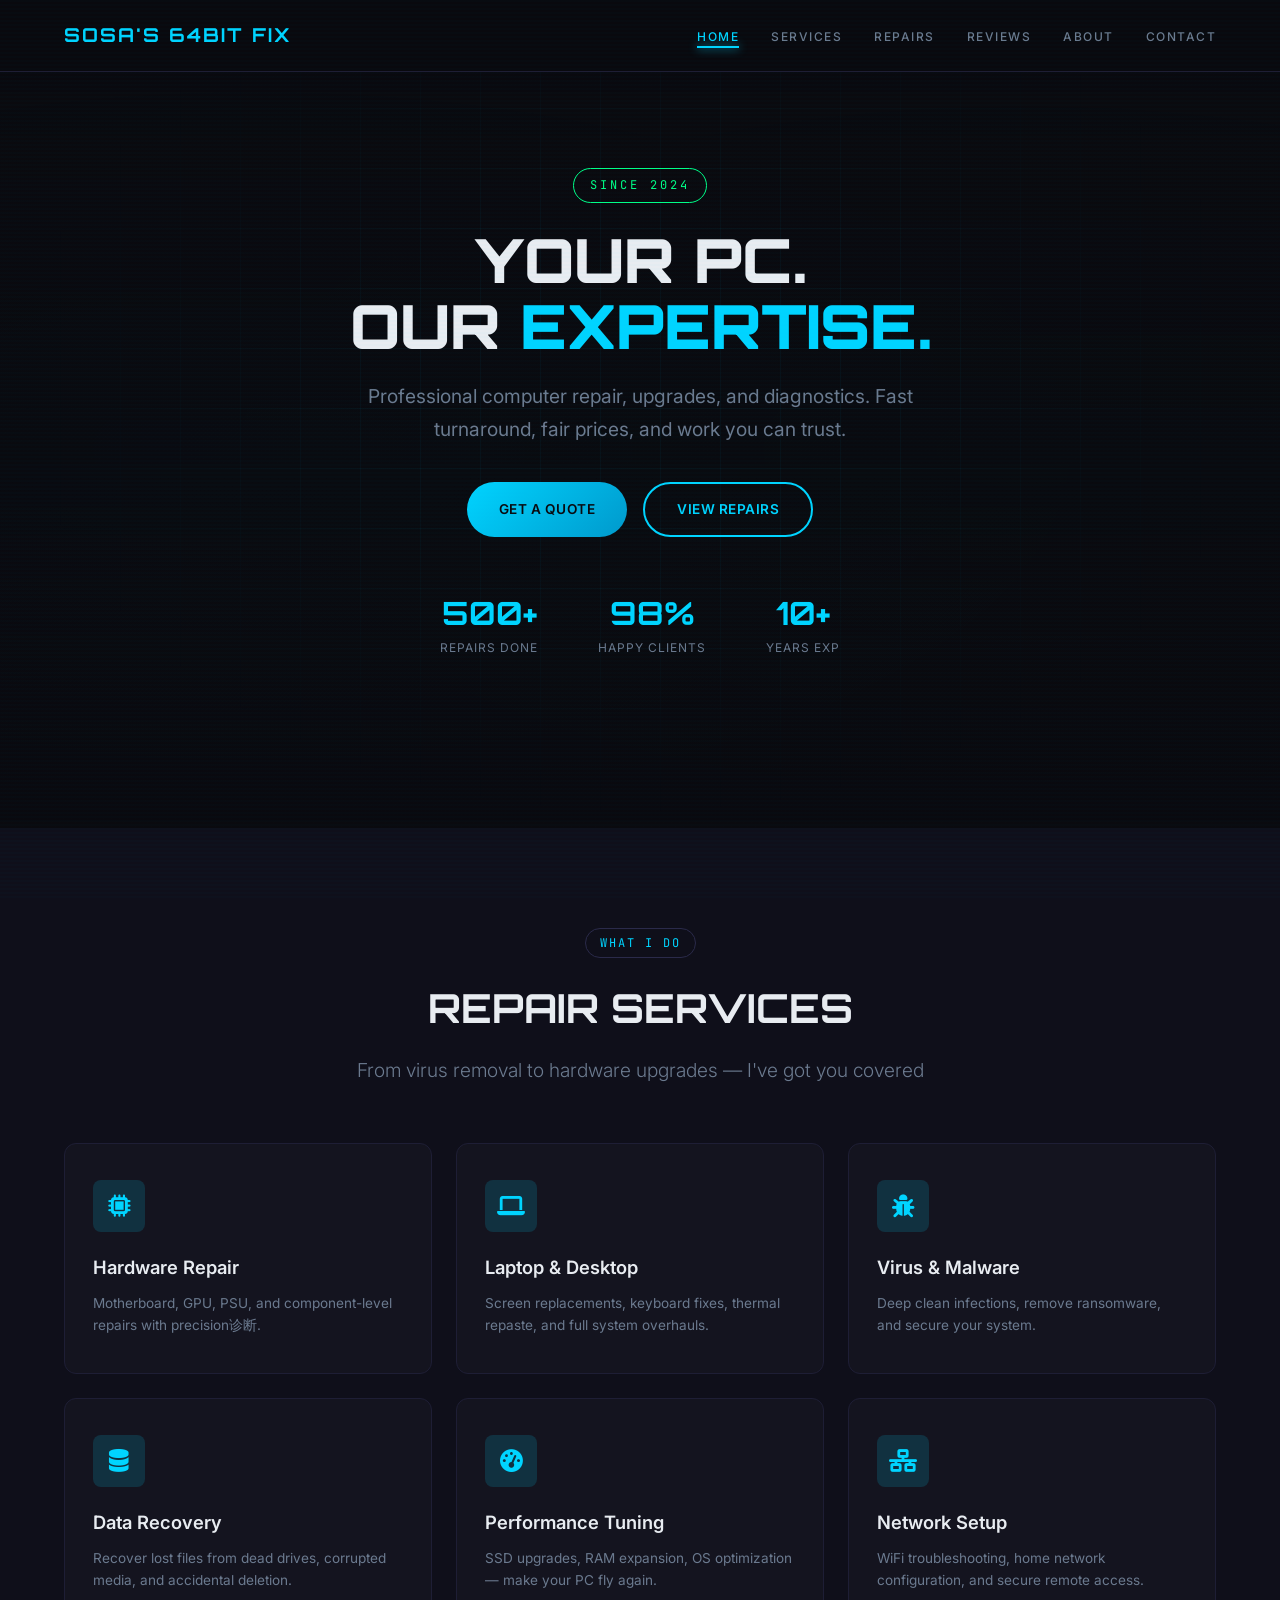
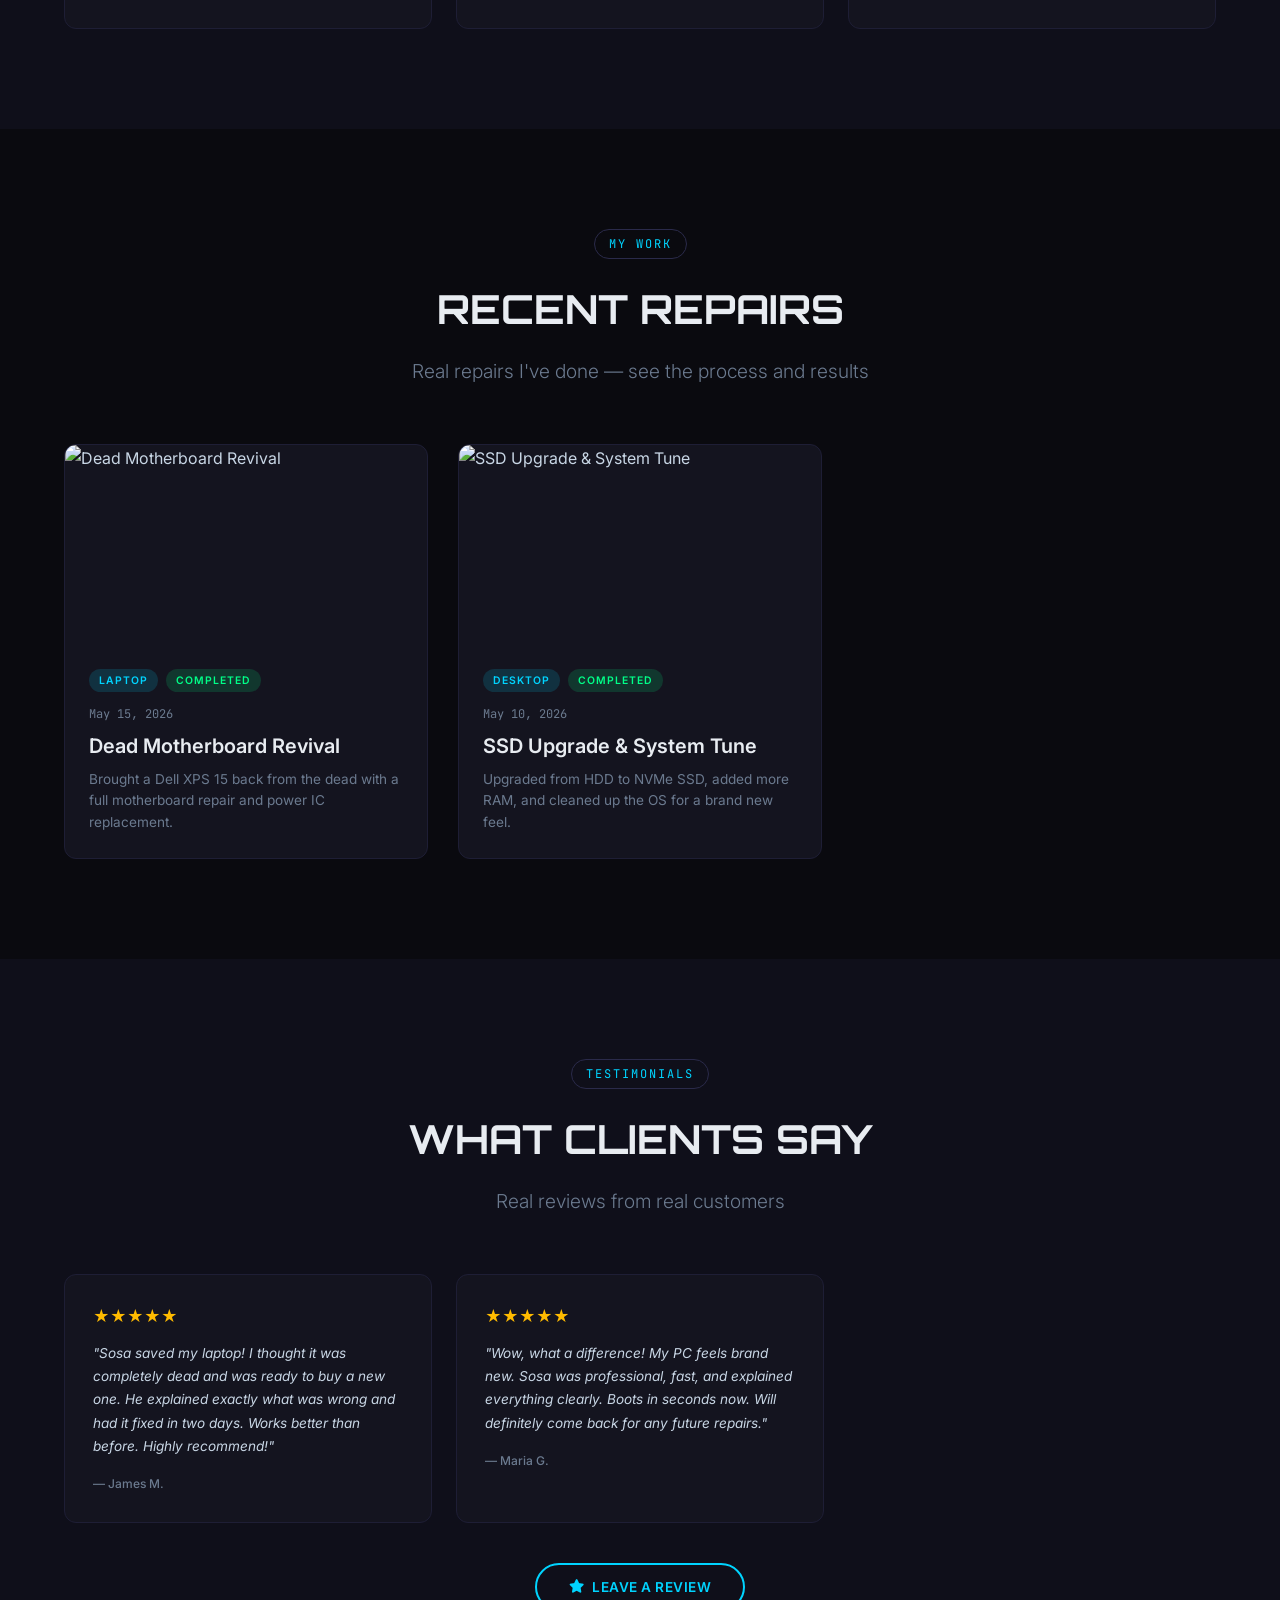
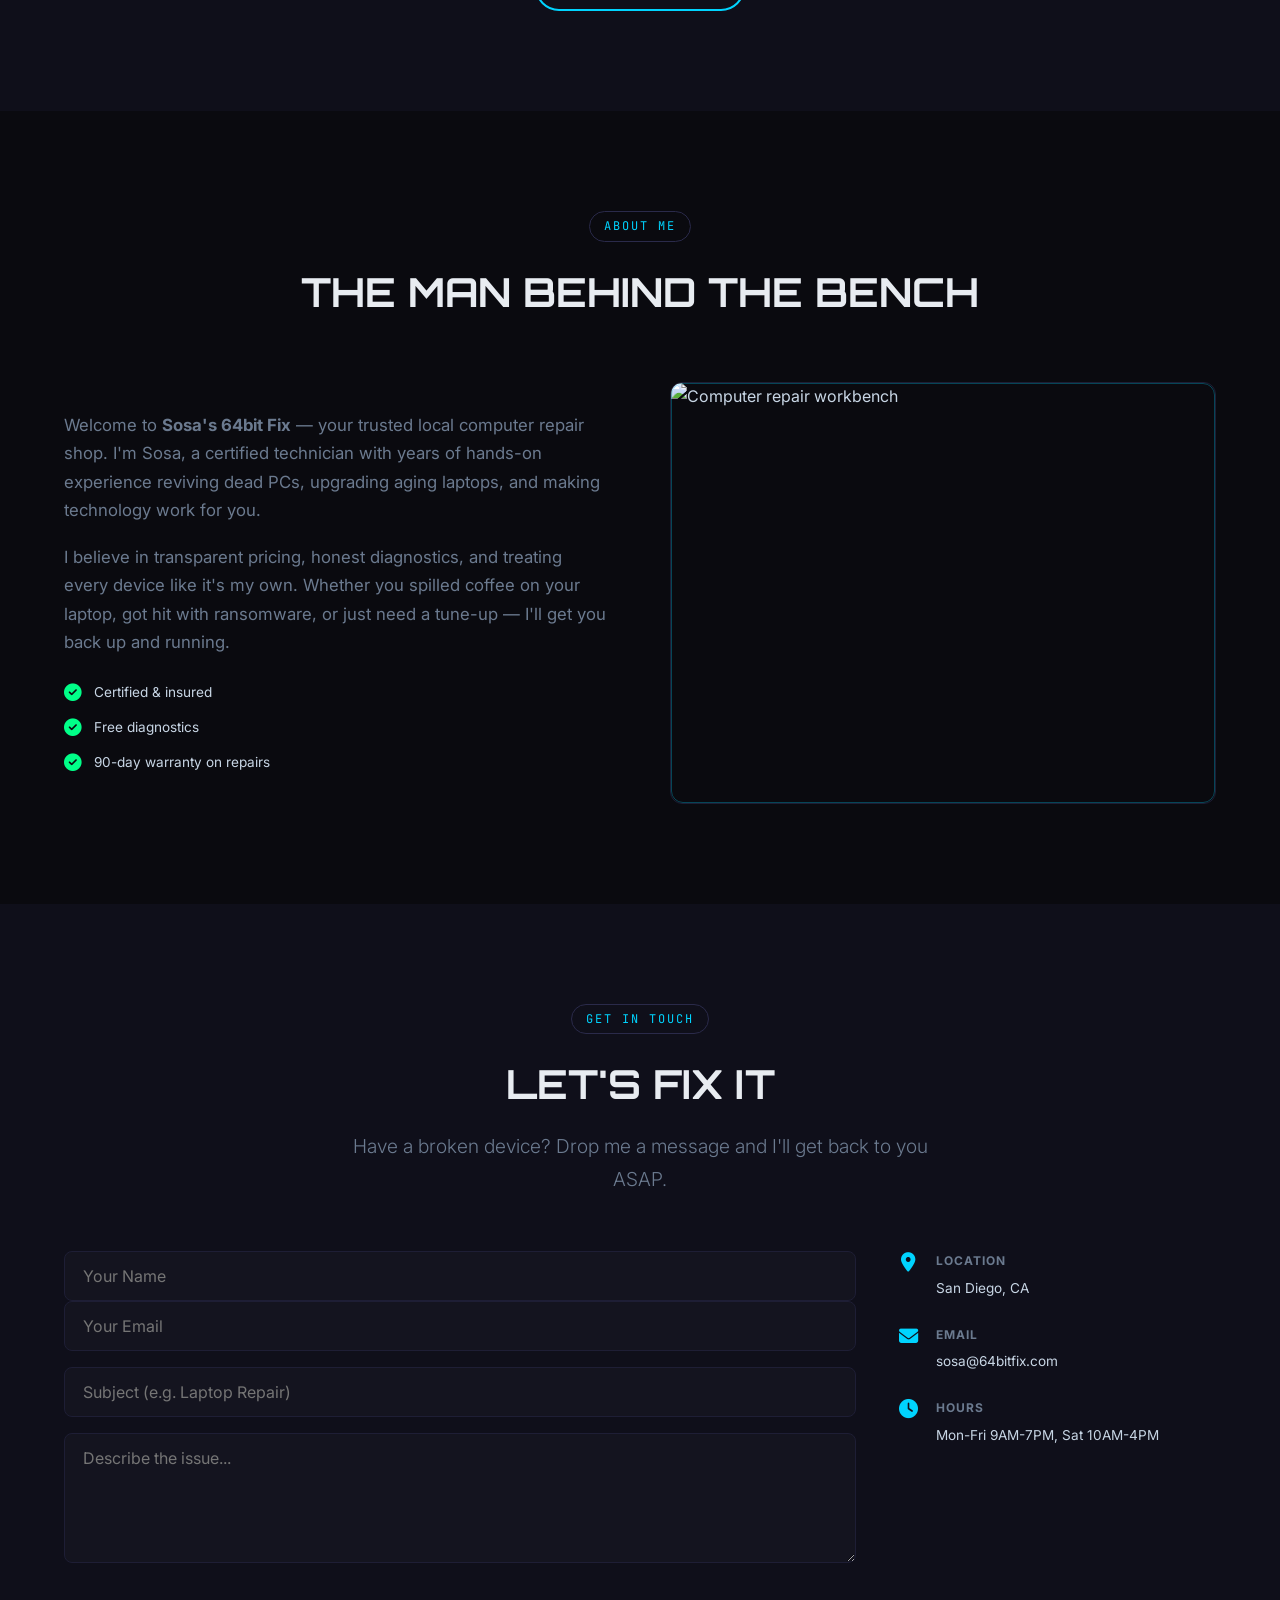
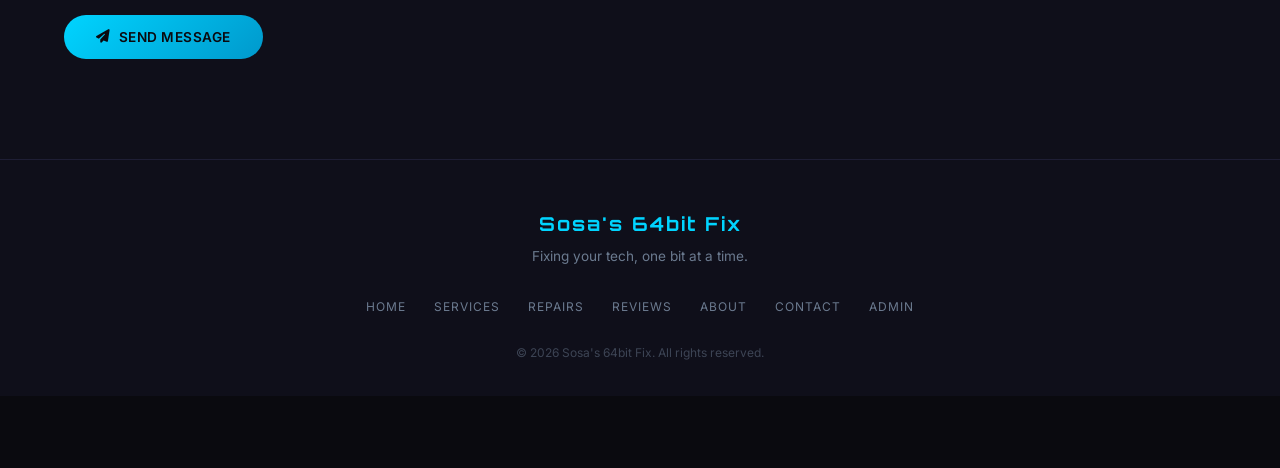
==== index.html @ dc269588 "Initial commit: Sosa's 64bit Fix - Modular computer repair website" ====
<!DOCTYPE html>
<html lang="en">
<head>
  <meta charset="UTF-8">
  <meta name="viewport" content="width=device-width, initial-scale=1.0">
  <title data-cfg="titleTag">Sosa's 64bit Fix — Computer Repair</title>
  <meta name="description" data-cfg="metaDescription" content="Expert computer repair services by Sosa's 64bit Fix. Fast, reliable, and affordable repairs for all your tech needs.">
  <link rel="preconnect" href="https://fonts.googleapis.com">
  <link rel="preconnect" href="https://fonts.gstatic.com" crossorigin>
  <link href="https://fonts.googleapis.com/css2?family=Orbitron:wght@400;600;700;900&family=Inter:wght@300;400;500;600;700&family=JetBrains+Mono:wght@400;500&display=swap" rel="stylesheet">
  <link rel="stylesheet" href="https://cdnjs.cloudflare.com/ajax/libs/font-awesome/6.5.0/css/all.min.css">
  <link rel="stylesheet" href="css/style.css">
</head>
<body>

  <div class="scanlines"></div>

  <header class="site-header" id="top">
    <div class="container header-inner">
      <a href="#" class="logo" data-cfg="siteName">Sosa's 64bit Fix</a>
      <nav class="main-nav" id="mainNav">
        <button class="nav-toggle" id="navToggle" aria-label="Menu" aria-expanded="false"><i class="fas fa-bars"></i></button>
        <ul class="nav-list">
          <li><a href="#home" class="nav-link active">Home</a></li>
          <li><a href="#services" class="nav-link">Services</a></li>
          <li><a href="#repairs" class="nav-link">Repairs</a></li>
          <li><a href="#reviews" class="nav-link">Reviews</a></li>
          <li><a href="#about" class="nav-link">About</a></li>
          <li><a href="#contact" class="nav-link">Contact</a></li>
        </ul>
      </nav>
    </div>
  </header>

  <main>

    <!-- ===== HERO ===== -->
    <section class="hero" id="home">
      <div class="hero-grid-bg"></div>
      <div class="container hero-content">
        <div class="hero-badge" data-cfg="hero.badge">SINCE 2024</div>
        <h1 data-cfg="hero.title">Your PC.<br>Our <span class="highlight">Expertise.</span></h1>
        <p data-cfg="hero.subtitle">Professional computer repair, upgrades, and diagnostics. Fast turnaround, fair prices, and work you can trust.</p>
        <div class="hero-actions">
          <a href="#contact" class="btn btn-primary">Get a Quote</a>
          <a href="#repairs" class="btn btn-outline">View Repairs</a>
        </div>
        <div class="hero-stats">
          <div class="stat">
            <span class="stat-number" data-cfg="hero.statRepairs">500+</span>
            <span class="stat-label">Repairs Done</span>
          </div>
          <div class="stat">
            <span class="stat-number" data-cfg="hero.statHappy">98%</span>
            <span class="stat-label">Happy Clients</span>
          </div>
          <div class="stat">
            <span class="stat-number" data-cfg="hero.statYears">10+</span>
            <span class="stat-label">Years Exp</span>
          </div>
        </div>
      </div>
    </section>

    <!-- ===== SERVICES ===== -->
    <section class="section services-section" id="services">
      <div class="container">
        <div class="section-header">
          <span class="section-tag">What I Do</span>
          <h2 class="section-title" data-cfg="services.title">Repair Services</h2>
          <p class="section-subtitle" data-cfg="services.subtitle">From virus removal to hardware upgrades — I've got you covered</p>
        </div>
        <div class="services-grid">
          <div class="service-card">
            <div class="service-icon"><i class="fas fa-microchip"></i></div>
            <h3>Hardware Repair</h3>
            <p>Motherboard, GPU, PSU, and component-level repairs with precision诊断.</p>
          </div>
          <div class="service-card">
            <div class="service-icon"><i class="fas fa-laptop"></i></div>
            <h3>Laptop & Desktop</h3>
            <p>Screen replacements, keyboard fixes, thermal repaste, and full system overhauls.</p>
          </div>
          <div class="service-card">
            <div class="service-icon"><i class="fas fa-bug"></i></div>
            <h3>Virus & Malware</h3>
            <p>Deep clean infections, remove ransomware, and secure your system.</p>
          </div>
          <div class="service-card">
            <div class="service-icon"><i class="fas fa-database"></i></div>
            <h3>Data Recovery</h3>
            <p>Recover lost files from dead drives, corrupted media, and accidental deletion.</p>
          </div>
          <div class="service-card">
            <div class="service-icon"><i class="fas fa-tachometer-alt"></i></div>
            <h3>Performance Tuning</h3>
            <p>SSD upgrades, RAM expansion, OS optimization — make your PC fly again.</p>
          </div>
          <div class="service-card">
            <div class="service-icon"><i class="fas fa-network-wired"></i></div>
            <h3>Network Setup</h3>
            <p>WiFi troubleshooting, home network configuration, and secure remote access.</p>
          </div>
        </div>
      </div>
    </section>

    <!-- ===== REPAIRS ===== -->
    <section class="section repairs-section" id="repairs">
      <div class="container">
        <div class="section-header">
          <span class="section-tag">My Work</span>
          <h2 class="section-title" data-cfg="repairs.title">Recent Repairs</h2>
          <p class="section-subtitle" data-cfg="repairs.subtitle">Real repairs I've done — see the process and results</p>
        </div>
        <div class="repairs-grid" id="repairsGrid">
        </div>
      </div>
    </section>

    <!-- ===== REVIEWS ===== -->
    <section class="section reviews-section" id="reviews">
      <div class="container">
        <div class="section-header">
          <span class="section-tag">Testimonials</span>
          <h2 class="section-title" data-cfg="reviews.title">What Clients Say</h2>
          <p class="section-subtitle" data-cfg="reviews.subtitle">Real reviews from real customers</p>
        </div>
        <div class="reviews-grid" id="reviewsGrid">
        </div>
        <div class="reviews-bottom">
          <button class="btn btn-outline" id="openReviewModalBtn"><i class="fas fa-star"></i> Leave a Review</button>
        </div>
      </div>
    </section>

    <!-- ===== ABOUT ===== -->
    <section class="section about-section" id="about">
      <div class="container">
        <div class="section-header">
          <span class="section-tag">About Me</span>
          <h2 class="section-title" data-cfg="about.title">The Man Behind The Bench</h2>
        </div>
        <div class="about-content">
          <div class="about-text">
            <p data-cfg="about.paragraph1">Welcome to <strong>Sosa's 64bit Fix</strong> — your trusted local computer repair shop. I'm Sosa, a certified technician with years of hands-on experience reviving dead PCs, upgrading aging laptops, and making technology work for you.</p>
            <p data-cfg="about.paragraph2">I believe in transparent pricing, honest diagnostics, and treating every device like it's my own. Whether you spilled coffee on your laptop, got hit with ransomware, or just need a tune-up — I'll get you back up and running.</p>
            <div class="about-details">
              <div class="about-detail">
                <i class="fas fa-check-circle"></i>
                <span data-cfg="about.detail1">Certified & insured</span>
              </div>
              <div class="about-detail">
                <i class="fas fa-check-circle"></i>
                <span data-cfg="about.detail2">Free diagnostics</span>
              </div>
              <div class="about-detail">
                <i class="fas fa-check-circle"></i>
                <span data-cfg="about.detail3">90-day warranty on repairs</span>
              </div>
            </div>
          </div>
          <div class="about-image">
            <div class="about-img-frame">
              <img data-cfg-src="about.image" src="https://images.unsplash.com/photo-1597872200969-2b65d56bd16b?w=600&q=80" alt="Computer repair workbench">
            </div>
          </div>
        </div>
      </div>
    </section>

    <!-- ===== CONTACT ===== -->
    <section class="section contact-section" id="contact">
      <div class="container">
        <div class="section-header">
          <span class="section-tag">Get In Touch</span>
          <h2 class="section-title" data-cfg="contact.title">Let's Fix It</h2>
          <p class="section-subtitle" data-cfg="contact.subtitle">Have a broken device? Drop me a message and I'll get back to you ASAP.</p>
        </div>
        <div class="contact-wrap">
          <form class="contact-form" id="contactForm">
            <div class="form-row">
              <input type="text" name="name" placeholder="Your Name" required>
              <input type="email" name="email" placeholder="Your Email" required>
            </div>
            <input type="text" name="subject" placeholder="Subject (e.g. Laptop Repair)">
            <textarea name="message" rows="5" placeholder="Describe the issue..." required></textarea>
            <p class="form-msg" id="contactMsg"></p>
            <button type="submit" class="btn btn-primary"><i class="fas fa-paper-plane"></i> Send Message</button>
          </form>
          <div class="contact-info">
            <div class="contact-item">
              <i class="fas fa-map-marker-alt"></i>
              <div>
                <strong>Location</strong>
                <span data-cfg="contact.address">San Diego, CA</span>
              </div>
            </div>
            <div class="contact-item">
              <i class="fas fa-envelope"></i>
              <div>
                <strong>Email</strong>
                <span data-cfg="contact.email">sosa@64bitfix.com</span>
              </div>
            </div>
            <div class="contact-item">
              <i class="fas fa-clock"></i>
              <div>
                <strong>Hours</strong>
                <span data-cfg="contact.hours">Mon-Fri 9AM-7PM, Sat 10AM-4PM</span>
              </div>
            </div>
          </div>
        </div>
      </div>
    </section>

  </main>

  <footer class="site-footer">
    <div class="container footer-inner">
      <div class="footer-brand">
        <span class="footer-logo" data-cfg="siteName">Sosa's 64bit Fix</span>
        <p class="footer-tagline" data-cfg="footer.tagline">Fixing your tech, one bit at a time.</p>
      </div>
      <ul class="footer-links">
        <li><a href="#home">Home</a></li>
        <li><a href="#services">Services</a></li>
        <li><a href="#repairs">Repairs</a></li>
        <li><a href="#reviews">Reviews</a></li>
        <li><a href="#about">About</a></li>
        <li><a href="#contact">Contact</a></li>
        <li><a href="admin.html">Admin</a></li>
      </ul>
      <p class="footer-copy">&copy; 2026 Sosa's 64bit Fix. All rights reserved.</p>
    </div>
  </footer>

  <!-- ===== REPAIR DETAIL MODAL ===== -->
  <div class="modal-overlay" id="repairModal">
    <div class="modal" id="repairModalContent"></div>
  </div>

  <!-- ===== REVIEW SUBMIT MODAL ===== -->
  <div class="modal-overlay" id="reviewModal">
    <div class="modal modal-sm">
      <div class="modal-header">
        <h3>Leave a Review</h3>
        <button class="modal-close-btn" id="reviewModalClose">&times;</button>
      </div>
      <div class="modal-body">
        <form id="reviewForm">
          <label>
            Your Name
            <input type="text" id="reviewName" required>
          </label>
          <label>
            Device Serial Number
            <div class="input-hint">Enter the serial number from the device I repaired for you</div>
            <input type="text" id="reviewSerial" required placeholder="e.g. SN-XXXX-XXXX">
          </label>
          <label>
            Rating
            <div class="star-input" id="starInput">
              <i class="far fa-star" data-star="1"></i>
              <i class="far fa-star" data-star="2"></i>
              <i class="far fa-star" data-star="3"></i>
              <i class="far fa-star" data-star="4"></i>
              <i class="far fa-star" data-star="5"></i>
            </div>
          </label>
          <label>
            Your Review
            <textarea id="reviewText" rows="4" required placeholder="Tell others about your experience..."></textarea>
          </label>
          <p class="form-msg" id="reviewMsg"></p>
          <button type="submit" class="btn btn-primary"><i class="fas fa-paper-plane"></i> Submit Review</button>
        </form>
      </div>
    </div>
  </div>

  <script src="js/main.js"></script>
</body>
</html>
---- css/style.css ----
*, *::before, *::after { box-sizing: border-box; margin: 0; padding: 0; }
html { scroll-behavior: smooth; }

:root {
  --clr-bg: #0a0a0f;
  --clr-bg-alt: #0f0f1a;
  --clr-surface: #14141f;
  --clr-surface-hover: #1c1c2e;
  --clr-border: #1e1e35;
  --clr-border-light: #2a2a4a;
  --clr-primary: #00d4ff;
  --clr-primary-dim: rgba(0, 212, 255, 0.15);
  --clr-primary-dark: #0099cc;
  --clr-accent: #00ff88;
  --clr-accent-dim: rgba(0, 255, 136, 0.15);
  --clr-warning: #ffbb00;
  --clr-danger: #ff3366;
  --clr-text: #c8d6e5;
  --clr-text-light: #6b7a8f;
  --clr-white: #e8ecf1;

  --ff-display: 'Orbitron', monospace, sans-serif;
  --ff-sans: 'Inter', -apple-system, sans-serif;
  --ff-mono: 'JetBrains Mono', monospace;

  --fs-hero: 3.8rem;
  --fs-title: 2.5rem;
  --fs-large: 1.2rem;
  --fs-base: 1rem;
  --fs-small: 0.85rem;
  --fs-tiny: 0.75rem;

  --shadow-sm: 0 2px 12px rgba(0, 212, 255, 0.08);
  --shadow-md: 0 8px 30px rgba(0, 212, 255, 0.12);
  --shadow-lg: 0 20px 60px rgba(0, 0, 0, 0.5);
  --radius: 12px;
  --radius-sm: 8px;
  --max-width: 1200px;
  --header-h: 72px;
}

body {
  font-family: var(--ff-sans);
  font-size: var(--fs-base);
  line-height: 1.7;
  color: var(--clr-text);
  background: var(--clr-bg);
  -webkit-font-smoothing: antialiased;
  overflow-x: hidden;
}

body::before {
  content: '';
  position: fixed;
  inset: 0;
  background:
    radial-gradient(ellipse at 20% 50%, rgba(0, 212, 255, 0.03) 0%, transparent 60%),
    radial-gradient(ellipse at 80% 50%, rgba(0, 255, 136, 0.02) 0%, transparent 60%);
  pointer-events: none;
  z-index: 0;
}

.scanlines {
  position: fixed;
  inset: 0;
  background: repeating-linear-gradient(
    0deg,
    transparent,
    transparent 2px,
    rgba(0, 212, 255, 0.015) 2px,
    rgba(0, 212, 255, 0.015) 4px
  );
  pointer-events: none;
  z-index: 9999;
}

img { max-width: 100%; display: block; }
a { color: var(--clr-primary); text-decoration: none; transition: all 0.2s; }
a:hover { color: var(--clr-accent); }
ul { list-style: none; }
.container { max-width: var(--max-width); margin: 0 auto; padding: 0 24px; position: relative; z-index: 1; }

::selection { background: var(--clr-primary-dim); color: var(--clr-primary); }

.highlight { color: var(--clr-primary); }

.btn {
  display: inline-flex;
  align-items: center;
  gap: 8px;
  font-family: var(--ff-sans);
  font-weight: 600;
  font-size: var(--fs-small);
  padding: 14px 32px;
  border-radius: 50px;
  border: none;
  cursor: pointer;
  transition: all 0.25s;
  letter-spacing: 0.5px;
  text-transform: uppercase;
}
.btn-primary {
  background: linear-gradient(135deg, var(--clr-primary), var(--clr-primary-dark));
  color: var(--clr-bg);
}
.btn-primary:hover {
  transform: translateY(-2px);
  box-shadow: 0 6px 25px rgba(0, 212, 255, 0.35);
  color: var(--clr-bg);
}
.btn-outline {
  background: transparent;
  color: var(--clr-primary);
  border: 2px solid var(--clr-primary);
}
.btn-outline:hover {
  background: var(--clr-primary);
  color: var(--clr-bg);
  transform: translateY(-2px);
}

/* ===== HEADER ===== */
.site-header {
  position: fixed;
  top: 0; left: 0; right: 0;
  height: var(--header-h);
  background: rgba(10, 10, 15, 0.92);
  backdrop-filter: blur(16px);
  -webkit-backdrop-filter: blur(16px);
  border-bottom: 1px solid var(--clr-border);
  z-index: 1000;
}
.header-inner {
  display: flex;
  align-items: center;
  justify-content: space-between;
  height: 100%;
}
.logo {
  font-family: var(--ff-display);
  font-size: 1.2rem;
  font-weight: 700;
  color: var(--clr-primary);
  letter-spacing: 2px;
  text-transform: uppercase;
}
.logo:hover { color: var(--clr-primary); text-shadow: 0 0 20px rgba(0, 212, 255, 0.4); }

.nav-list { display: flex; gap: 32px; align-items: center; }
.nav-link {
  font-size: var(--fs-tiny);
  font-weight: 500;
  color: var(--clr-text-light);
  text-transform: uppercase;
  letter-spacing: 1.5px;
  position: relative;
  padding-bottom: 4px;
}
.nav-link::after {
  content: '';
  position: absolute;
  bottom: 0; left: 0;
  width: 0;
  height: 2px;
  background: var(--clr-primary);
  box-shadow: 0 0 10px var(--clr-primary);
  transition: width 0.3s;
}
.nav-link:hover::after,
.nav-link.active::after { width: 100%; }
.nav-link.active { color: var(--clr-primary); }

.nav-toggle {
  display: none;
  background: none;
  border: none;
  font-size: 1.4rem;
  color: var(--clr-text);
  cursor: pointer;
  padding: 4px;
}

/* ===== HERO ===== */
.hero {
  min-height: 100vh;
  display: flex;
  align-items: center;
  position: relative;
  background:
    linear-gradient(180deg, rgba(10,10,15,0.95) 0%, rgba(10,10,15,0.70) 100%);
  margin-top: calc(-1 * var(--header-h));
  padding-top: var(--header-h);
  overflow: hidden;
}
.hero-grid-bg {
  position: absolute;
  inset: 0;
  background-image:
    linear-gradient(rgba(0, 212, 255, 0.04) 1px, transparent 1px),
    linear-gradient(90deg, rgba(0, 212, 255, 0.04) 1px, transparent 1px);
  background-size: 60px 60px;
  mask-image: radial-gradient(ellipse at center, black 30%, transparent 70%);
  -webkit-mask-image: radial-gradient(ellipse at center, black 30%, transparent 70%);
}
.hero-content { position: relative; z-index: 1; padding: 80px 24px; text-align: center; }
.hero-badge {
  display: inline-block;
  font-family: var(--ff-mono);
  font-size: var(--fs-tiny);
  color: var(--clr-accent);
  border: 1px solid var(--clr-accent);
  padding: 6px 16px;
  border-radius: 50px;
  margin-bottom: 24px;
  letter-spacing: 3px;
}
.hero h1 {
  font-family: var(--ff-display);
  font-size: var(--fs-hero);
  font-weight: 900;
  color: var(--clr-white);
  line-height: 1.1;
  margin-bottom: 20px;
  text-transform: uppercase;
}
.hero p {
  font-size: var(--fs-large);
  color: var(--clr-text-light);
  max-width: 600px;
  margin: 0 auto 36px;
  font-weight: 400;
}
.hero-actions {
  display: flex;
  gap: 16px;
  justify-content: center;
  flex-wrap: wrap;
  margin-bottom: 60px;
}
.hero-stats {
  display: flex;
  justify-content: center;
  gap: 60px;
}
.stat {
  text-align: center;
}
.stat-number {
  display: block;
  font-family: var(--ff-display);
  font-size: 2rem;
  font-weight: 700;
  color: var(--clr-primary);
  line-height: 1;
  margin-bottom: 4px;
}
.stat-label {
  font-size: var(--fs-tiny);
  color: var(--clr-text-light);
  text-transform: uppercase;
  letter-spacing: 1px;
}

/* ===== SECTION COMMON ===== */
.section { padding: 100px 0; position: relative; }
.section-header {
  text-align: center;
  margin-bottom: 56px;
}
.section-tag {
  display: inline-block;
  font-family: var(--ff-mono);
  font-size: var(--fs-tiny);
  color: var(--clr-primary);
  border: 1px solid var(--clr-border-light);
  padding: 4px 14px;
  border-radius: 50px;
  margin-bottom: 16px;
  letter-spacing: 2px;
  text-transform: uppercase;
}
.section-title {
  font-family: var(--ff-display);
  font-size: var(--fs-title);
  font-weight: 700;
  color: var(--clr-white);
  margin-bottom: 12px;
  text-transform: uppercase;
}
.section-subtitle {
  color: var(--clr-text-light);
  font-size: var(--fs-large);
  font-weight: 300;
  max-width: 600px;
  margin: 0 auto;
}

/* ===== SERVICES ===== */
.services-section { background: var(--clr-bg-alt); }
.services-grid {
  display: grid;
  grid-template-columns: repeat(auto-fill, minmax(320px, 1fr));
  gap: 24px;
}
.service-card {
  background: var(--clr-surface);
  border: 1px solid var(--clr-border);
  border-radius: var(--radius);
  padding: 36px 28px;
  transition: all 0.3s;
  position: relative;
  overflow: hidden;
}
.service-card::before {
  content: '';
  position: absolute;
  top: 0; left: 0;
  width: 100%;
  height: 3px;
  background: linear-gradient(90deg, var(--clr-primary), var(--clr-accent));
  opacity: 0;
  transition: opacity 0.3s;
}
.service-card:hover {
  border-color: var(--clr-border-light);
  transform: translateY(-4px);
  box-shadow: var(--shadow-md);
}
.service-card:hover::before { opacity: 1; }
.service-icon {
  width: 52px;
  height: 52px;
  display: flex;
  align-items: center;
  justify-content: center;
  font-size: 1.4rem;
  color: var(--clr-primary);
  background: var(--clr-primary-dim);
  border-radius: var(--radius-sm);
  margin-bottom: 20px;
}
.service-card h3 {
  font-family: var(--ff-sans);
  font-size: 1.15rem;
  font-weight: 600;
  color: var(--clr-white);
  margin-bottom: 10px;
}
.service-card p {
  font-size: var(--fs-small);
  color: var(--clr-text-light);
  line-height: 1.6;
}

/* ===== REPAIRS ===== */
.repairs-section { background: var(--clr-bg); }
.repairs-grid {
  display: grid;
  grid-template-columns: repeat(auto-fill, minmax(360px, 1fr));
  gap: 30px;
}
.repair-card {
  background: var(--clr-surface);
  border: 1px solid var(--clr-border);
  border-radius: var(--radius);
  overflow: hidden;
  transition: all 0.3s;
  cursor: pointer;
}
.repair-card:hover {
  border-color: var(--clr-primary);
  box-shadow: var(--shadow-md);
  transform: translateY(-4px);
}
.repair-card-image {
  width: 100%;
  height: 200px;
  object-fit: cover;
}
.repair-card-body { padding: 24px; }
.repair-card-tags { display: flex; gap: 8px; flex-wrap: wrap; margin-bottom: 12px; }
.repair-card-tag {
  font-size: 0.65rem;
  font-weight: 600;
  text-transform: uppercase;
  letter-spacing: 1px;
  color: var(--clr-accent);
  background: var(--clr-accent-dim);
  padding: 3px 10px;
  border-radius: 50px;
}
.repair-card-tag.type {
  color: var(--clr-primary);
  background: var(--clr-primary-dim);
}
.repair-card-date {
  font-family: var(--ff-mono);
  font-size: var(--fs-tiny);
  color: var(--clr-text-light);
  margin-bottom: 8px;
}
.repair-card-title {
  font-family: var(--ff-sans);
  font-size: 1.25rem;
  font-weight: 600;
  color: var(--clr-white);
  margin-bottom: 10px;
  line-height: 1.3;
}
.repair-card-excerpt {
  font-size: var(--fs-small);
  color: var(--clr-text-light);
  line-height: 1.6;
}

/* ===== REPAIR MODAL ===== */
.modal-overlay {
  position: fixed;
  inset: 0;
  background: rgba(0,0,0,0.7);
  backdrop-filter: blur(8px);
  z-index: 2000;
  display: none;
  align-items: center;
  justify-content: center;
  padding: 24px;
  overflow-y: auto;
}
.modal-overlay.open { display: flex; }
.modal {
  background: var(--clr-surface);
  border: 1px solid var(--clr-border);
  border-radius: var(--radius);
  max-width: 760px;
  width: 100%;
  max-height: 90vh;
  overflow-y: auto;
  box-shadow: var(--shadow-lg);
  animation: modalFade 0.3s ease;
}
.modal-sm { max-width: 500px; }
@keyframes modalFade {
  from { opacity: 0; transform: translateY(30px) scale(0.96); }
  to { opacity: 1; transform: translateY(0) scale(1); }
}
.modal-image {
  width: 100%;
  height: 340px;
  object-fit: cover;
}
.modal-body { padding: 36px; }
.modal-header {
  display: flex;
  justify-content: space-between;
  align-items: center;
  padding: 20px 24px;
  border-bottom: 1px solid var(--clr-border);
}
.modal-header h3 {
  font-family: var(--ff-sans);
  font-size: 1.2rem;
  font-weight: 600;
  color: var(--clr-white);
}
.modal-close-btn {
  background: none;
  border: none;
  font-size: 1.5rem;
  color: var(--clr-text-light);
  cursor: pointer;
  padding: 0 4px;
  line-height: 1;
  transition: color 0.2s;
}
.modal-close-btn:hover { color: var(--clr-white); }

.repair-modal-tags { display: flex; gap: 10px; flex-wrap: wrap; margin-bottom: 16px; }
.repair-modal-date {
  font-family: var(--ff-mono);
  font-size: var(--fs-small);
  color: var(--clr-text-light);
  margin-bottom: 20px;
}
.repair-modal-title {
  font-family: var(--ff-display);
  font-size: 1.6rem;
  font-weight: 700;
  color: var(--clr-white);
  margin-bottom: 24px;
  line-height: 1.2;
}
.repair-modal-section {
  margin-bottom: 24px;
}
.repair-modal-section h4 {
  font-family: var(--ff-sans);
  font-size: 0.85rem;
  font-weight: 600;
  color: var(--clr-primary);
  text-transform: uppercase;
  letter-spacing: 1px;
  margin-bottom: 10px;
}
.repair-modal-section p,
.repair-modal-section ul {
  font-size: var(--fs-small);
  color: var(--clr-text-light);
  line-height: 1.7;
}
.repair-modal-section ul { padding-left: 20px; }
.repair-modal-section ul li { margin-bottom: 6px; }
.repair-modal-section ul li::marker { color: var(--clr-accent); }

.repair-review-box {
  background: var(--clr-bg);
  border: 1px solid var(--clr-border);
  border-radius: var(--radius-sm);
  padding: 20px;
  margin-top: 20px;
}
.repair-review-box h4 {
  font-family: var(--ff-sans);
  font-size: 0.85rem;
  font-weight: 600;
  color: var(--clr-accent);
  text-transform: uppercase;
  letter-spacing: 1px;
  margin-bottom: 8px;
}
.repair-review-box .review-stars {
  color: var(--clr-warning);
  margin-bottom: 8px;
  font-size: 0.9rem;
}
.repair-review-box .review-text {
  font-size: var(--fs-small);
  color: var(--clr-text);
  font-style: italic;
  line-height: 1.6;
}
.repair-review-box .review-author {
  font-size: var(--fs-tiny);
  color: var(--clr-text-light);
  margin-top: 8px;
}
.modal-close-bottom {
  display: inline-block;
  margin-top: 24px;
  background: none;
  border: 1px solid var(--clr-border);
  padding: 10px 28px;
  border-radius: 50px;
  font-family: var(--ff-sans);
  font-weight: 500;
  font-size: var(--fs-small);
  cursor: pointer;
  transition: all 0.2s;
  color: var(--clr-text-light);
}
.modal-close-bottom:hover {
  border-color: var(--clr-primary);
  color: var(--clr-primary);
}

/* ===== REVIEWS SECTION ===== */
.reviews-section { background: var(--clr-bg-alt); }
.reviews-grid {
  display: grid;
  grid-template-columns: repeat(auto-fill, minmax(340px, 1fr));
  gap: 24px;
}
.review-card {
  background: var(--clr-surface);
  border: 1px solid var(--clr-border);
  border-radius: var(--radius);
  padding: 28px;
  transition: all 0.3s;
}
.review-card:hover {
  border-color: var(--clr-border-light);
  box-shadow: var(--shadow-sm);
}
.review-card-stars {
  color: var(--clr-warning);
  margin-bottom: 12px;
  font-size: 1rem;
}
.review-card-text {
  font-size: var(--fs-small);
  color: var(--clr-text);
  line-height: 1.7;
  margin-bottom: 16px;
  font-style: italic;
}
.review-card-author {
  font-size: var(--fs-tiny);
  color: var(--clr-text-light);
  font-style: normal;
  font-weight: 500;
}
.review-card-author::before { content: '— '; }
.reviews-bottom {
  text-align: center;
  margin-top: 40px;
}

/* ===== REVIEW FORM STARS ===== */
.star-input {
  display: flex;
  gap: 6px;
  font-size: 1.6rem;
  color: var(--clr-border-light);
  cursor: pointer;
  margin-top: 6px;
}
.star-input i.active {
  color: var(--clr-warning);
}
.star-input i.hover {
  color: var(--clr-warning);
  opacity: 0.6;
}

/* ===== ABOUT ===== */
.about-content {
  display: grid;
  grid-template-columns: 1fr 1fr;
  gap: 60px;
  align-items: center;
}
.about-text p {
  font-size: 1.05rem;
  color: var(--clr-text-light);
  margin-bottom: 18px;
}
.about-details {
  margin-top: 24px;
  display: flex;
  flex-direction: column;
  gap: 12px;
}
.about-detail {
  display: flex;
  align-items: center;
  gap: 12px;
  font-size: var(--fs-small);
  color: var(--clr-text);
}
.about-detail i {
  color: var(--clr-accent);
  font-size: 1.1rem;
}
.about-img-frame {
  border: 1px solid var(--clr-border);
  border-radius: var(--radius);
  overflow: hidden;
  position: relative;
}
.about-img-frame::after {
  content: '';
  position: absolute;
  inset: 0;
  border: 1px solid var(--clr-primary);
  border-radius: var(--radius);
  opacity: 0.3;
  pointer-events: none;
}
.about-img-frame img {
  width: 100%;
  height: 420px;
  object-fit: cover;
}

/* ===== CONTACT ===== */
.contact-section { background: var(--clr-bg-alt); }
.contact-wrap {
  display: grid;
  grid-template-columns: 1fr 320px;
  gap: 40px;
  align-items: start;
}
.contact-form {
  display: flex;
  flex-direction: column;
  gap: 16px;
}
.contact-form input,
.contact-form textarea {
  width: 100%;
  padding: 14px 18px;
  border: 1px solid var(--clr-border);
  border-radius: var(--radius-sm);
  font-family: var(--ff-sans);
  font-size: var(--fs-base);
  color: var(--clr-text);
  background: var(--clr-surface);
  transition: border-color 0.2s;
}
.contact-form input:focus,
.contact-form textarea:focus {
  outline: none;
  border-color: var(--clr-primary);
  box-shadow: 0 0 0 3px var(--clr-primary-dim);
}
.contact-form textarea { resize: vertical; }
.contact-form .btn { align-self: flex-start; }
.contact-form .form-msg {
  font-size: var(--fs-small);
  min-height: 20px;
  color: var(--clr-accent);
}
.contact-form .form-msg.error { color: var(--clr-danger); }

.contact-info {
  display: flex;
  flex-direction: column;
  gap: 24px;
}
.contact-item {
  display: flex;
  gap: 16px;
  align-items: flex-start;
}
.contact-item i {
  font-size: 1.2rem;
  color: var(--clr-primary);
  margin-top: 2px;
  width: 24px;
  text-align: center;
}
.contact-item strong {
  display: block;
  font-size: var(--fs-tiny);
  color: var(--clr-text-light);
  text-transform: uppercase;
  letter-spacing: 1px;
  margin-bottom: 2px;
}
.contact-item span {
  font-size: var(--fs-small);
  color: var(--clr-text);
}

/* ===== FOOTER ===== */
.site-footer {
  background: var(--clr-bg-alt);
  border-top: 1px solid var(--clr-border);
  padding: 48px 0 32px;
}
.footer-inner {
  display: flex;
  flex-direction: column;
  align-items: center;
  gap: 24px;
  text-align: center;
}
.footer-logo {
  font-family: var(--ff-display);
  font-size: 1.2rem;
  font-weight: 700;
  color: var(--clr-primary);
  letter-spacing: 2px;
}
.footer-tagline { font-size: var(--fs-small); color: var(--clr-text-light); margin-top: 4px; }
.footer-links { display: flex; gap: 28px; flex-wrap: wrap; justify-content: center; }
.footer-links a {
  color: var(--clr-text-light);
  font-size: var(--fs-tiny);
  text-transform: uppercase;
  letter-spacing: 1px;
}
.footer-links a:hover { color: var(--clr-primary); }
.footer-copy {
  font-size: var(--fs-tiny);
  color: var(--clr-text-light);
  opacity: 0.5;
}

/* ===== FORM HELPERS ===== */
.input-hint {
  font-size: var(--fs-tiny);
  color: var(--clr-text-light);
  margin-bottom: 4px;
}

/* ===== RESPONSIVE ===== */
@media (max-width: 1024px) {
  :root {
    --fs-hero: 2.8rem;
    --fs-title: 2rem;
  }
  .about-content { grid-template-columns: 1fr; gap: 36px; }
  .about-img-frame img { height: 300px; }
}

@media (max-width: 768px) {
  .nav-toggle {
    display: block;
    z-index: 1001;
  }
  .nav-list {
    display: flex;
    flex-direction: column;
    gap: 24px;
    position: fixed;
    top: 0; right: -100%;
    width: 260px;
    height: 100vh;
    background: var(--clr-surface);
    padding: 100px 32px 40px;
    box-shadow: -8px 0 30px rgba(0,0,0,0.4);
    transition: right 0.35s ease;
    z-index: 999;
    border-left: 1px solid var(--clr-border);
  }
  .nav-list.open { right: 0; }
  .hero-stats { gap: 30px; }
  .stat-number { font-size: 1.5rem; }
  .contact-wrap { grid-template-columns: 1fr; }
  .repairs-grid { grid-template-columns: 1fr; }
  .reviews-grid { grid-template-columns: 1fr; }
  .services-grid { grid-template-columns: 1fr; }
  .modal-body { padding: 24px; }
  .modal-image { height: 200px; }
}

@media (max-width: 480px) {
  :root {
    --fs-hero: 1.8rem;
    --fs-title: 1.4rem;
  }
  .hero h1 { font-size: var(--fs-hero); }
  .hero-stats { flex-direction: column; gap: 16px; }
  .section { padding: 60px 0; }
}

body { opacity: 0; transition: opacity 0.4s ease; }
body.config-ready { opacity: 1; }
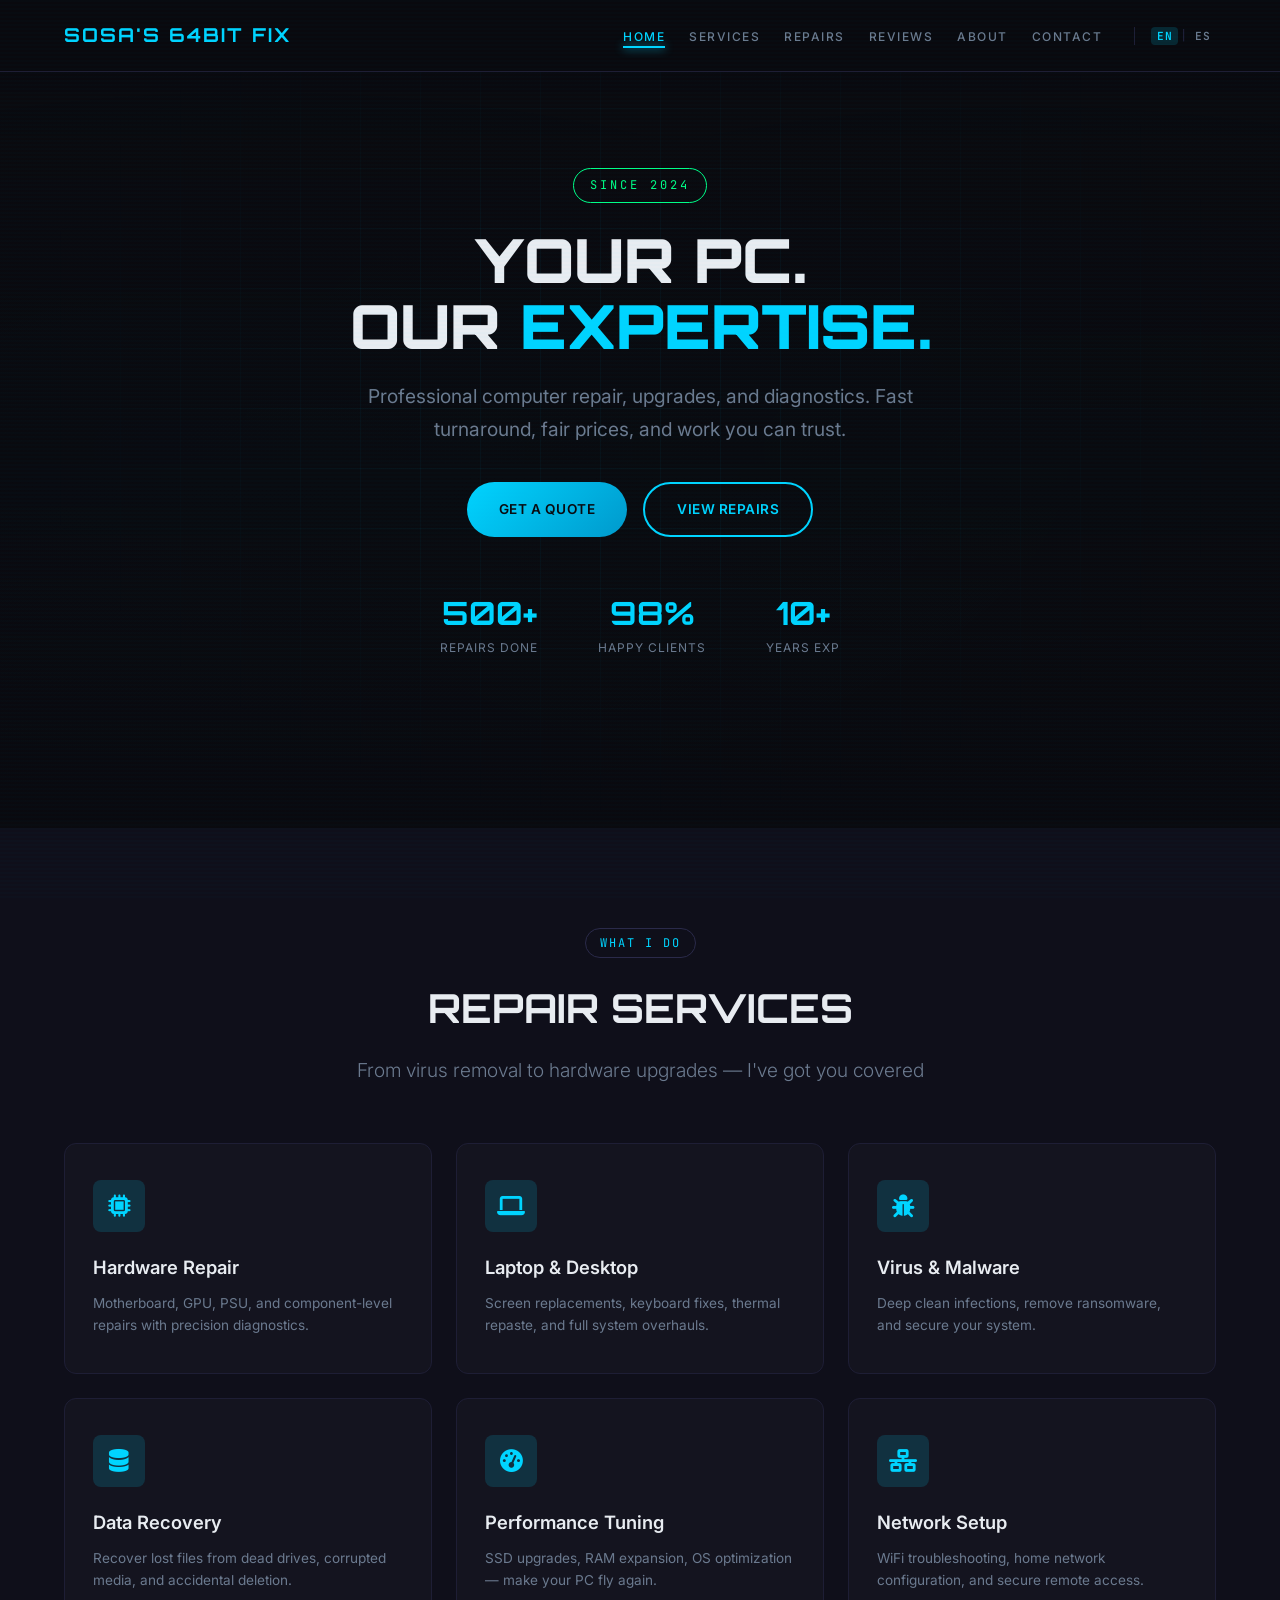
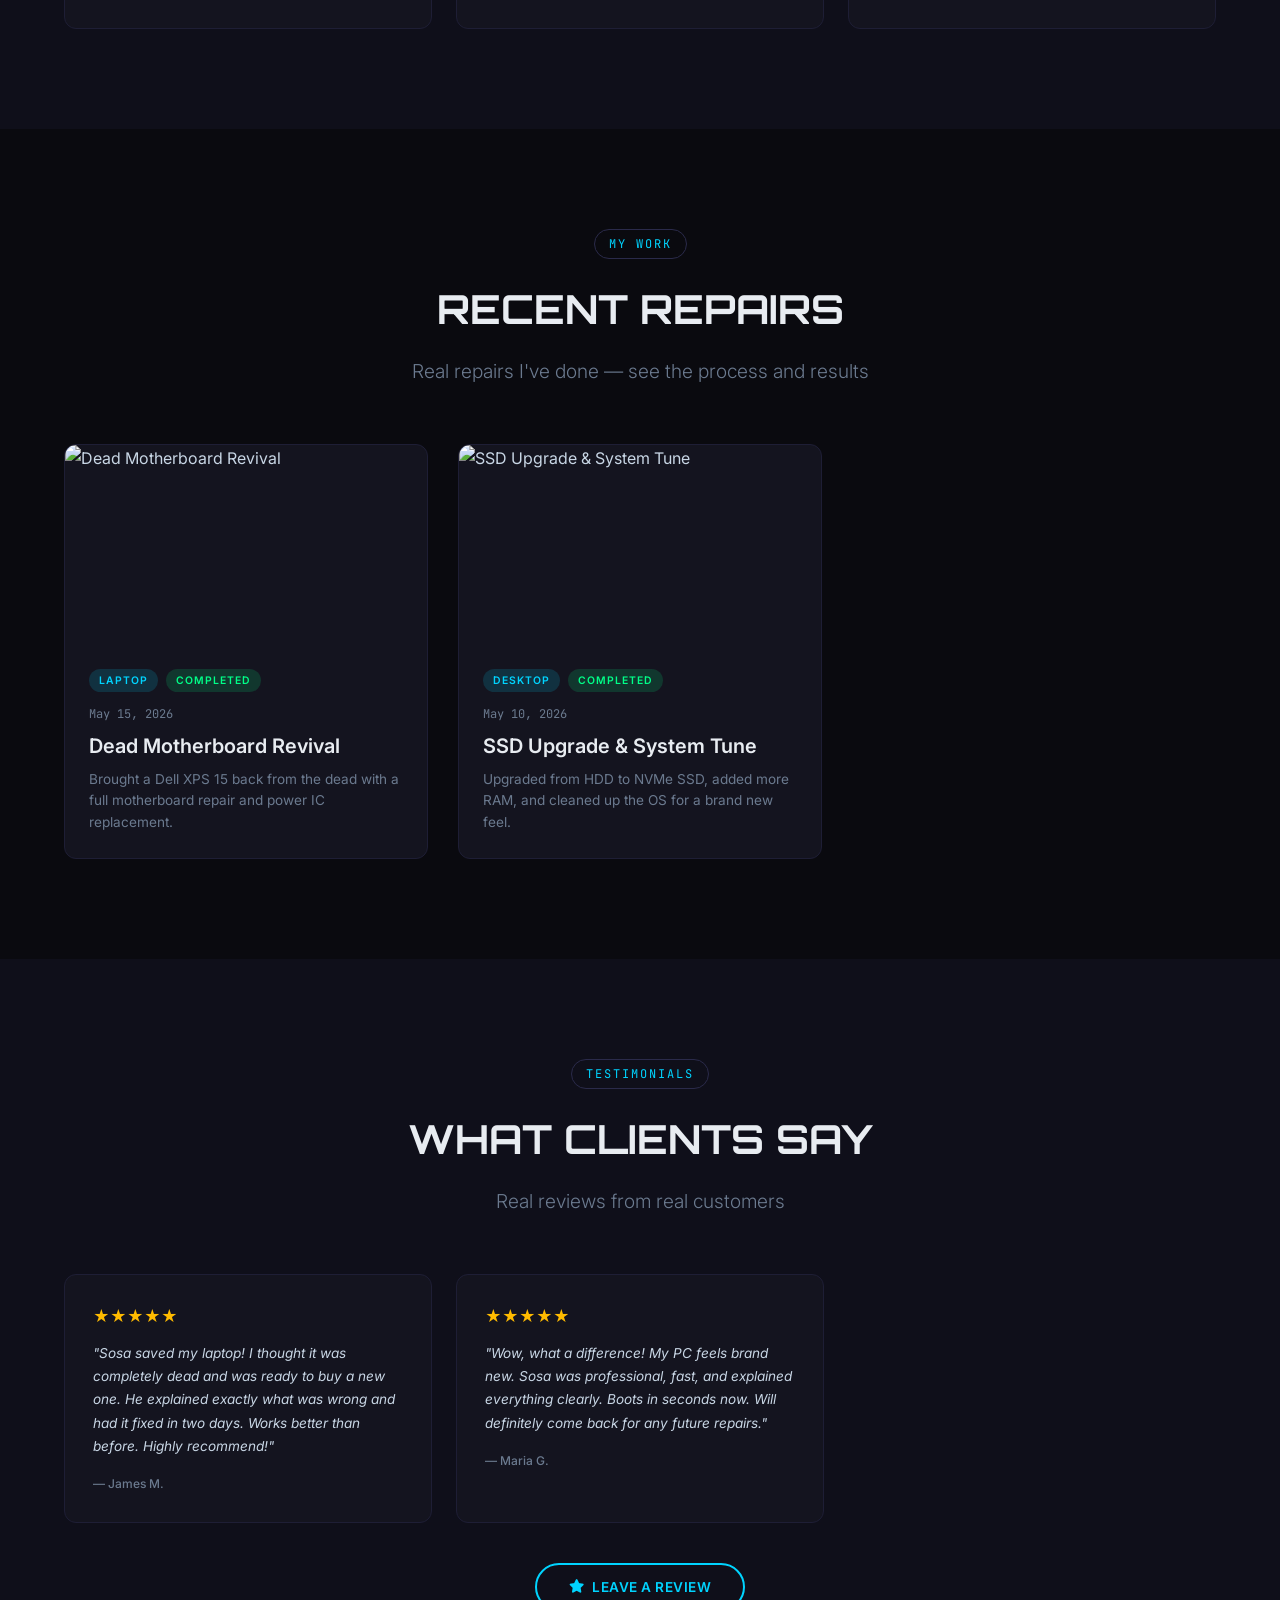
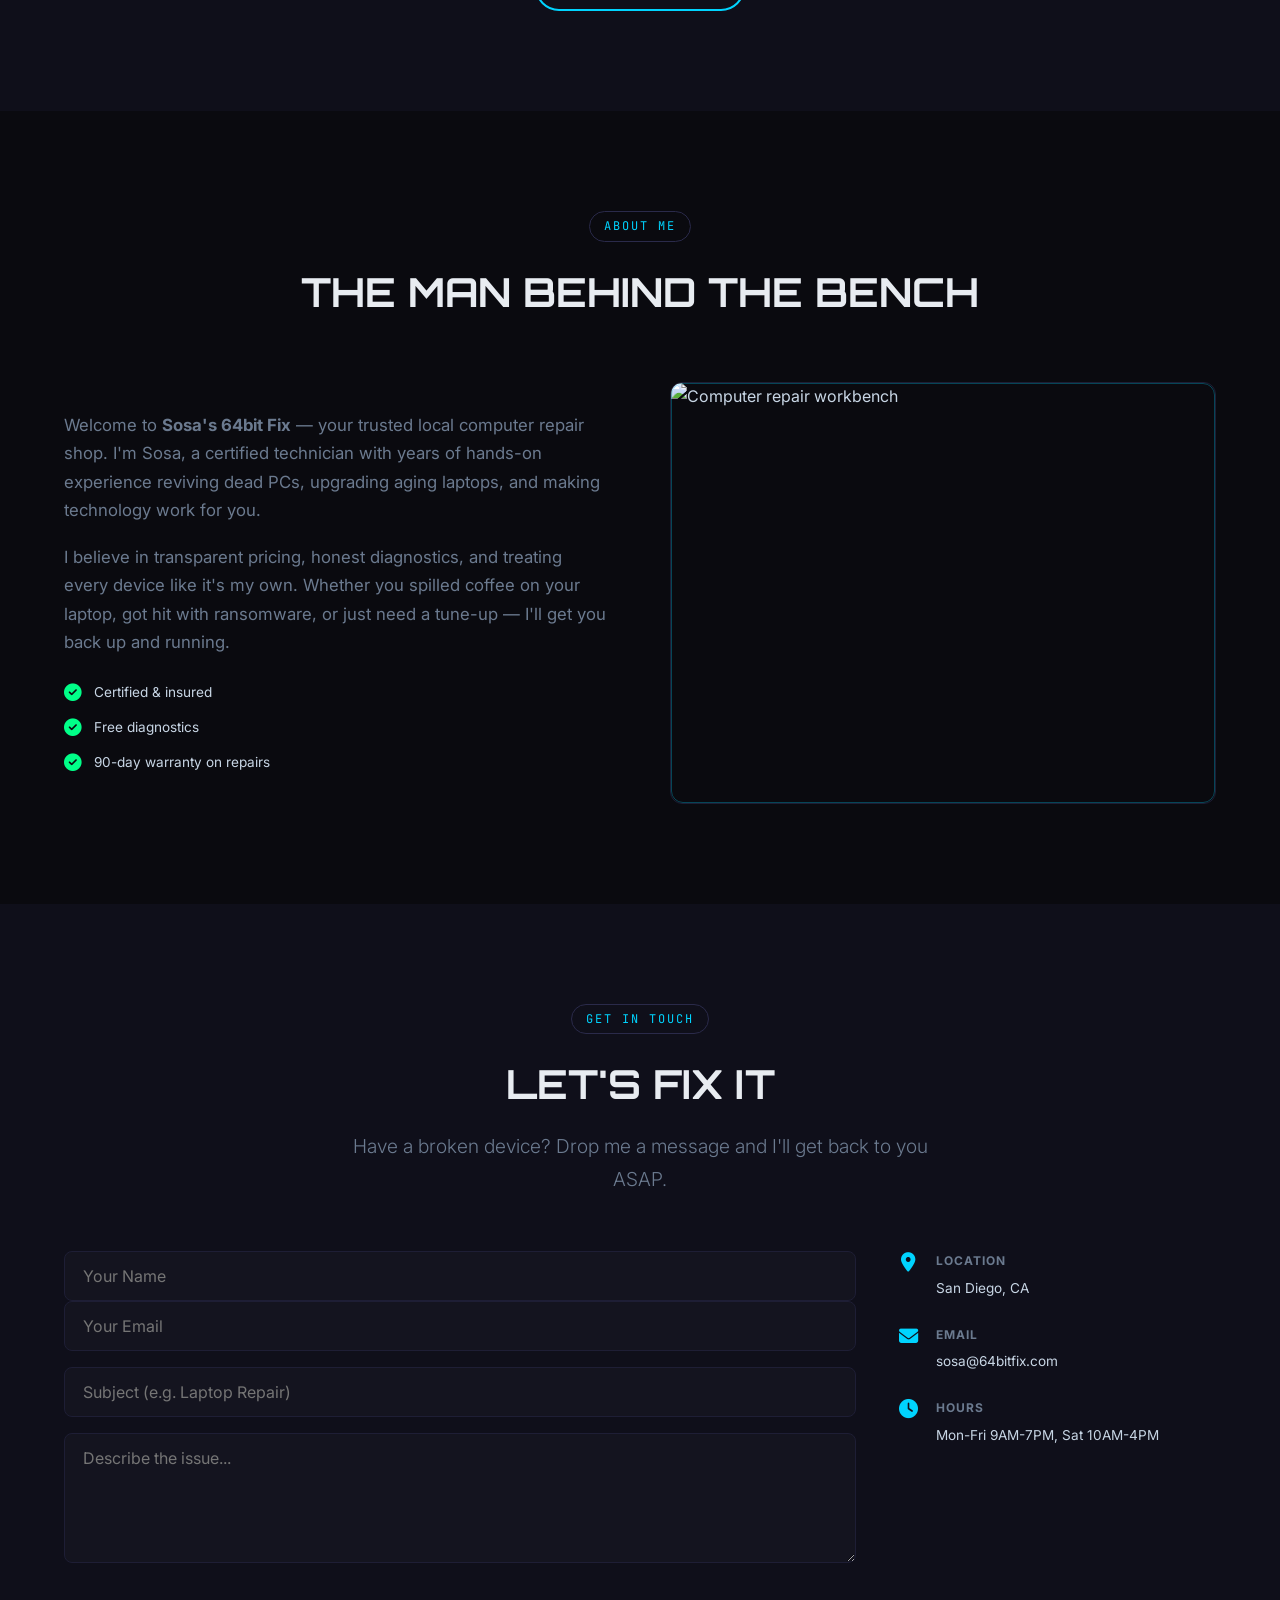
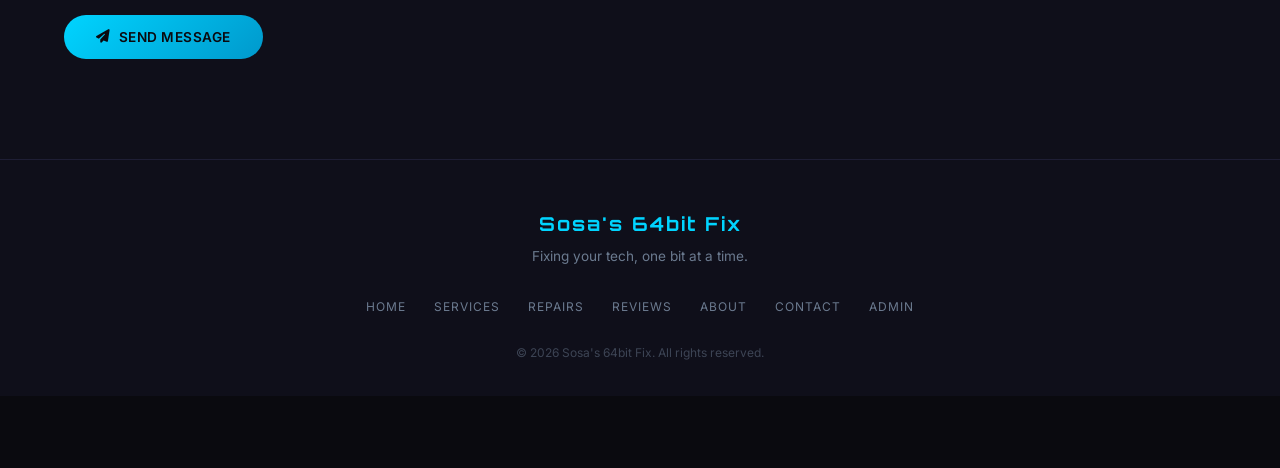
==== commit 25712bf7: "Add bilingual support: English/Spanish language detection and switcher" ====
--- a/index.html
+++ b/index.html
@@ -1,10 +1,12 @@
 <!DOCTYPE html>
-<html lang="en">
+<html lang="en" data-lang="en">
 <head>
   <meta charset="UTF-8">
   <meta name="viewport" content="width=device-width, initial-scale=1.0">
   <title data-cfg="titleTag">Sosa's 64bit Fix — Computer Repair</title>
   <meta name="description" data-cfg="metaDescription" content="Expert computer repair services by Sosa's 64bit Fix. Fast, reliable, and affordable repairs for all your tech needs.">
+  <link rel="preload" href="lang/en.json" as="fetch" crossorigin>
+  <link rel="preload" href="lang/es.json" as="fetch" crossorigin>
   <link rel="preconnect" href="https://fonts.googleapis.com">
   <link rel="preconnect" href="https://fonts.gstatic.com" crossorigin>
   <link href="https://fonts.googleapis.com/css2?family=Orbitron:wght@400;600;700;900&family=Inter:wght@300;400;500;600;700&family=JetBrains+Mono:wght@400;500&display=swap" rel="stylesheet">
@@ -21,12 +23,17 @@
       <nav class="main-nav" id="mainNav">
         <button class="nav-toggle" id="navToggle" aria-label="Menu" aria-expanded="false"><i class="fas fa-bars"></i></button>
         <ul class="nav-list">
-          <li><a href="#home" class="nav-link active">Home</a></li>
-          <li><a href="#services" class="nav-link">Services</a></li>
-          <li><a href="#repairs" class="nav-link">Repairs</a></li>
-          <li><a href="#reviews" class="nav-link">Reviews</a></li>
-          <li><a href="#about" class="nav-link">About</a></li>
-          <li><a href="#contact" class="nav-link">Contact</a></li>
+          <li><a href="#home" class="nav-link active" data-i18n="nav.home">Home</a></li>
+          <li><a href="#services" class="nav-link" data-i18n="nav.services">Services</a></li>
+          <li><a href="#repairs" class="nav-link" data-i18n="nav.repairs">Repairs</a></li>
+          <li><a href="#reviews" class="nav-link" data-i18n="nav.reviews">Reviews</a></li>
+          <li><a href="#about" class="nav-link" data-i18n="nav.about">About</a></li>
+          <li><a href="#contact" class="nav-link" data-i18n="nav.contact">Contact</a></li>
+          <li class="lang-switcher">
+            <button class="lang-btn active" data-lang="en">EN</button>
+            <span class="lang-sep">|</span>
+            <button class="lang-btn" data-lang="es">ES</button>
+          </li>
         </ul>
       </nav>
     </div>
@@ -42,21 +49,21 @@
         <h1 data-cfg="hero.title">Your PC.<br>Our <span class="highlight">Expertise.</span></h1>
         <p data-cfg="hero.subtitle">Professional computer repair, upgrades, and diagnostics. Fast turnaround, fair prices, and work you can trust.</p>
         <div class="hero-actions">
-          <a href="#contact" class="btn btn-primary">Get a Quote</a>
-          <a href="#repairs" class="btn btn-outline">View Repairs</a>
+          <a href="#contact" class="btn btn-primary" data-i18n="hero.btnQuote">Get a Quote</a>
+          <a href="#repairs" class="btn btn-outline" data-i18n="hero.btnRepairs">View Repairs</a>
         </div>
         <div class="hero-stats">
           <div class="stat">
             <span class="stat-number" data-cfg="hero.statRepairs">500+</span>
-            <span class="stat-label">Repairs Done</span>
+            <span class="stat-label" data-i18n="hero.labelRepairs">Repairs Done</span>
           </div>
           <div class="stat">
             <span class="stat-number" data-cfg="hero.statHappy">98%</span>
-            <span class="stat-label">Happy Clients</span>
+            <span class="stat-label" data-i18n="hero.labelHappy">Happy Clients</span>
           </div>
           <div class="stat">
             <span class="stat-number" data-cfg="hero.statYears">10+</span>
-            <span class="stat-label">Years Exp</span>
+            <span class="stat-label" data-i18n="hero.labelYears">Years Exp</span>
           </div>
         </div>
       </div>
@@ -66,40 +73,40 @@
     <section class="section services-section" id="services">
       <div class="container">
         <div class="section-header">
-          <span class="section-tag">What I Do</span>
+          <span class="section-tag" data-i18n="services.tag">What I Do</span>
           <h2 class="section-title" data-cfg="services.title">Repair Services</h2>
           <p class="section-subtitle" data-cfg="services.subtitle">From virus removal to hardware upgrades — I've got you covered</p>
         </div>
         <div class="services-grid">
           <div class="service-card">
             <div class="service-icon"><i class="fas fa-microchip"></i></div>
-            <h3>Hardware Repair</h3>
-            <p>Motherboard, GPU, PSU, and component-level repairs with precision诊断.</p>
+            <h3 data-i18n="service.hardware">Hardware Repair</h3>
+            <p data-i18n="service.hardwareDesc">Motherboard, GPU, PSU, and component-level repairs with precision diagnostics.</p>
           </div>
           <div class="service-card">
             <div class="service-icon"><i class="fas fa-laptop"></i></div>
-            <h3>Laptop & Desktop</h3>
-            <p>Screen replacements, keyboard fixes, thermal repaste, and full system overhauls.</p>
+            <h3 data-i18n="service.laptop">Laptop & Desktop</h3>
+            <p data-i18n="service.laptopDesc">Screen replacements, keyboard fixes, thermal repaste, and full system overhauls.</p>
           </div>
           <div class="service-card">
             <div class="service-icon"><i class="fas fa-bug"></i></div>
-            <h3>Virus & Malware</h3>
-            <p>Deep clean infections, remove ransomware, and secure your system.</p>
+            <h3 data-i18n="service.virus">Virus & Malware</h3>
+            <p data-i18n="service.virusDesc">Deep clean infections, remove ransomware, and secure your system.</p>
           </div>
           <div class="service-card">
             <div class="service-icon"><i class="fas fa-database"></i></div>
-            <h3>Data Recovery</h3>
-            <p>Recover lost files from dead drives, corrupted media, and accidental deletion.</p>
+            <h3 data-i18n="service.data">Data Recovery</h3>
+            <p data-i18n="service.dataDesc">Recover lost files from dead drives, corrupted media, and accidental deletion.</p>
           </div>
           <div class="service-card">
             <div class="service-icon"><i class="fas fa-tachometer-alt"></i></div>
-            <h3>Performance Tuning</h3>
-            <p>SSD upgrades, RAM expansion, OS optimization — make your PC fly again.</p>
+            <h3 data-i18n="service.performance">Performance Tuning</h3>
+            <p data-i18n="service.performanceDesc">SSD upgrades, RAM expansion, OS optimization — make your PC fly again.</p>
           </div>
           <div class="service-card">
             <div class="service-icon"><i class="fas fa-network-wired"></i></div>
-            <h3>Network Setup</h3>
-            <p>WiFi troubleshooting, home network configuration, and secure remote access.</p>
+            <h3 data-i18n="service.network">Network Setup</h3>
+            <p data-i18n="service.networkDesc">WiFi troubleshooting, home network configuration, and secure remote access.</p>
           </div>
         </div>
       </div>
@@ -109,7 +116,7 @@
     <section class="section repairs-section" id="repairs">
       <div class="container">
         <div class="section-header">
-          <span class="section-tag">My Work</span>
+          <span class="section-tag" data-i18n="repairs.tag">My Work</span>
           <h2 class="section-title" data-cfg="repairs.title">Recent Repairs</h2>
           <p class="section-subtitle" data-cfg="repairs.subtitle">Real repairs I've done — see the process and results</p>
         </div>
@@ -122,14 +129,14 @@
     <section class="section reviews-section" id="reviews">
       <div class="container">
         <div class="section-header">
-          <span class="section-tag">Testimonials</span>
+          <span class="section-tag" data-i18n="reviews.tag">Testimonials</span>
           <h2 class="section-title" data-cfg="reviews.title">What Clients Say</h2>
           <p class="section-subtitle" data-cfg="reviews.subtitle">Real reviews from real customers</p>
         </div>
         <div class="reviews-grid" id="reviewsGrid">
         </div>
         <div class="reviews-bottom">
-          <button class="btn btn-outline" id="openReviewModalBtn"><i class="fas fa-star"></i> Leave a Review</button>
+          <button class="btn btn-outline" id="openReviewModalBtn"><i class="fas fa-star"></i> <span data-i18n="reviews.btn">Leave a Review</span></button>
         </div>
       </div>
     </section>
@@ -138,7 +145,7 @@
     <section class="section about-section" id="about">
       <div class="container">
         <div class="section-header">
-          <span class="section-tag">About Me</span>
+          <span class="section-tag" data-i18n="about.tag">About Me</span>
           <h2 class="section-title" data-cfg="about.title">The Man Behind The Bench</h2>
         </div>
         <div class="about-content">
@@ -148,15 +155,15 @@
             <div class="about-details">
               <div class="about-detail">
                 <i class="fas fa-check-circle"></i>
-                <span data-cfg="about.detail1">Certified & insured</span>
+                <span data-i18n="about.detail1">Certified & insured</span>
               </div>
               <div class="about-detail">
                 <i class="fas fa-check-circle"></i>
-                <span data-cfg="about.detail2">Free diagnostics</span>
+                <span data-i18n="about.detail2">Free diagnostics</span>
               </div>
               <div class="about-detail">
                 <i class="fas fa-check-circle"></i>
-                <span data-cfg="about.detail3">90-day warranty on repairs</span>
+                <span data-i18n="about.detail3">90-day warranty on repairs</span>
               </div>
             </div>
           </div>
@@ -173,40 +180,40 @@
     <section class="section contact-section" id="contact">
       <div class="container">
         <div class="section-header">
-          <span class="section-tag">Get In Touch</span>
+          <span class="section-tag" data-i18n="contact.tag">Get In Touch</span>
           <h2 class="section-title" data-cfg="contact.title">Let's Fix It</h2>
           <p class="section-subtitle" data-cfg="contact.subtitle">Have a broken device? Drop me a message and I'll get back to you ASAP.</p>
         </div>
         <div class="contact-wrap">
           <form class="contact-form" id="contactForm">
             <div class="form-row">
-              <input type="text" name="name" placeholder="Your Name" required>
-              <input type="email" name="email" placeholder="Your Email" required>
-            </div>
-            <input type="text" name="subject" placeholder="Subject (e.g. Laptop Repair)">
-            <textarea name="message" rows="5" placeholder="Describe the issue..." required></textarea>
+              <input type="text" name="name" data-i18n-placeholder="contact.formName" placeholder="Your Name" required>
+              <input type="email" name="email" data-i18n-placeholder="contact.formEmail" placeholder="Your Email" required>
+            </div>
+            <input type="text" name="subject" data-i18n-placeholder="contact.formSubject" placeholder="Subject (e.g. Laptop Repair)">
+            <textarea name="message" rows="5" data-i18n-placeholder="contact.formMessage" placeholder="Describe the issue..." required></textarea>
             <p class="form-msg" id="contactMsg"></p>
-            <button type="submit" class="btn btn-primary"><i class="fas fa-paper-plane"></i> Send Message</button>
+            <button type="submit" class="btn btn-primary"><i class="fas fa-paper-plane"></i> <span data-i18n="contact.formBtn">Send Message</span></button>
           </form>
           <div class="contact-info">
             <div class="contact-item">
               <i class="fas fa-map-marker-alt"></i>
               <div>
-                <strong>Location</strong>
+                <strong data-i18n="contact.infoLocation">Location</strong>
                 <span data-cfg="contact.address">San Diego, CA</span>
               </div>
             </div>
             <div class="contact-item">
               <i class="fas fa-envelope"></i>
               <div>
-                <strong>Email</strong>
+                <strong data-i18n="contact.infoEmail">Email</strong>
                 <span data-cfg="contact.email">sosa@64bitfix.com</span>
               </div>
             </div>
             <div class="contact-item">
               <i class="fas fa-clock"></i>
               <div>
-                <strong>Hours</strong>
+                <strong data-i18n="contact.infoHours">Hours</strong>
                 <span data-cfg="contact.hours">Mon-Fri 9AM-7PM, Sat 10AM-4PM</span>
               </div>
             </div>
@@ -230,7 +237,7 @@
         <li><a href="#reviews">Reviews</a></li>
         <li><a href="#about">About</a></li>
         <li><a href="#contact">Contact</a></li>
-        <li><a href="admin.html">Admin</a></li>
+        <li><a href="admin.html" data-i18n="footer.admin">Admin</a></li>
       </ul>
       <p class="footer-copy">&copy; 2026 Sosa's 64bit Fix. All rights reserved.</p>
     </div>
@@ -245,22 +252,22 @@
   <div class="modal-overlay" id="reviewModal">
     <div class="modal modal-sm">
       <div class="modal-header">
-        <h3>Leave a Review</h3>
+        <h3 data-i18n="review.modalTitle">Leave a Review</h3>
         <button class="modal-close-btn" id="reviewModalClose">&times;</button>
       </div>
       <div class="modal-body">
         <form id="reviewForm">
           <label>
-            Your Name
+            <span data-i18n="review.name">Your Name</span>
             <input type="text" id="reviewName" required>
           </label>
           <label>
-            Device Serial Number
-            <div class="input-hint">Enter the serial number from the device I repaired for you</div>
-            <input type="text" id="reviewSerial" required placeholder="e.g. SN-XXXX-XXXX">
-          </label>
-          <label>
-            Rating
+            <span data-i18n="review.serial">Device Serial Number</span>
+            <div class="input-hint" data-i18n="review.serialHint">Enter the serial number from the device I repaired for you</div>
+            <input type="text" id="reviewSerial" required data-i18n-placeholder="review.serialPlaceholder" placeholder="e.g. SN-XXXX-XXXX">
+          </label>
+          <label>
+            <span data-i18n="review.rating">Rating</span>
             <div class="star-input" id="starInput">
               <i class="far fa-star" data-star="1"></i>
               <i class="far fa-star" data-star="2"></i>
@@ -270,11 +277,11 @@
             </div>
           </label>
           <label>
-            Your Review
-            <textarea id="reviewText" rows="4" required placeholder="Tell others about your experience..."></textarea>
+            <span data-i18n="review.text">Your Review</span>
+            <textarea id="reviewText" rows="4" required data-i18n-placeholder="review.textPlaceholder" placeholder="Tell others about your experience..."></textarea>
           </label>
           <p class="form-msg" id="reviewMsg"></p>
-          <button type="submit" class="btn btn-primary"><i class="fas fa-paper-plane"></i> Submit Review</button>
+          <button type="submit" class="btn btn-primary"><i class="fas fa-paper-plane"></i> <span data-i18n="review.submit">Submit Review</span></button>
         </form>
       </div>
     </div>
--- a/css/style.css
+++ b/css/style.css
@@ -146,7 +146,38 @@
 }
 .logo:hover { color: var(--clr-primary); text-shadow: 0 0 20px rgba(0, 212, 255, 0.4); }
 
-.nav-list { display: flex; gap: 32px; align-items: center; }
+.nav-list { display: flex; gap: 24px; align-items: center; }
+
+.lang-switcher {
+  display: flex;
+  align-items: center;
+  gap: 4px;
+  margin-left: 8px;
+  padding-left: 16px;
+  border-left: 1px solid var(--clr-border);
+}
+.lang-btn {
+  background: none;
+  border: none;
+  color: var(--clr-text-light);
+  font-family: var(--ff-mono);
+  font-size: 0.7rem;
+  font-weight: 600;
+  cursor: pointer;
+  padding: 2px 6px;
+  border-radius: 4px;
+  transition: all 0.2s;
+  letter-spacing: 0.5px;
+}
+.lang-btn:hover { color: var(--clr-white); }
+.lang-btn.active {
+  color: var(--clr-primary);
+  background: var(--clr-primary-dim);
+}
+.lang-sep {
+  color: var(--clr-border-light);
+  font-size: 0.65rem;
+}
 .nav-link {
   font-size: var(--fs-tiny);
   font-weight: 500;
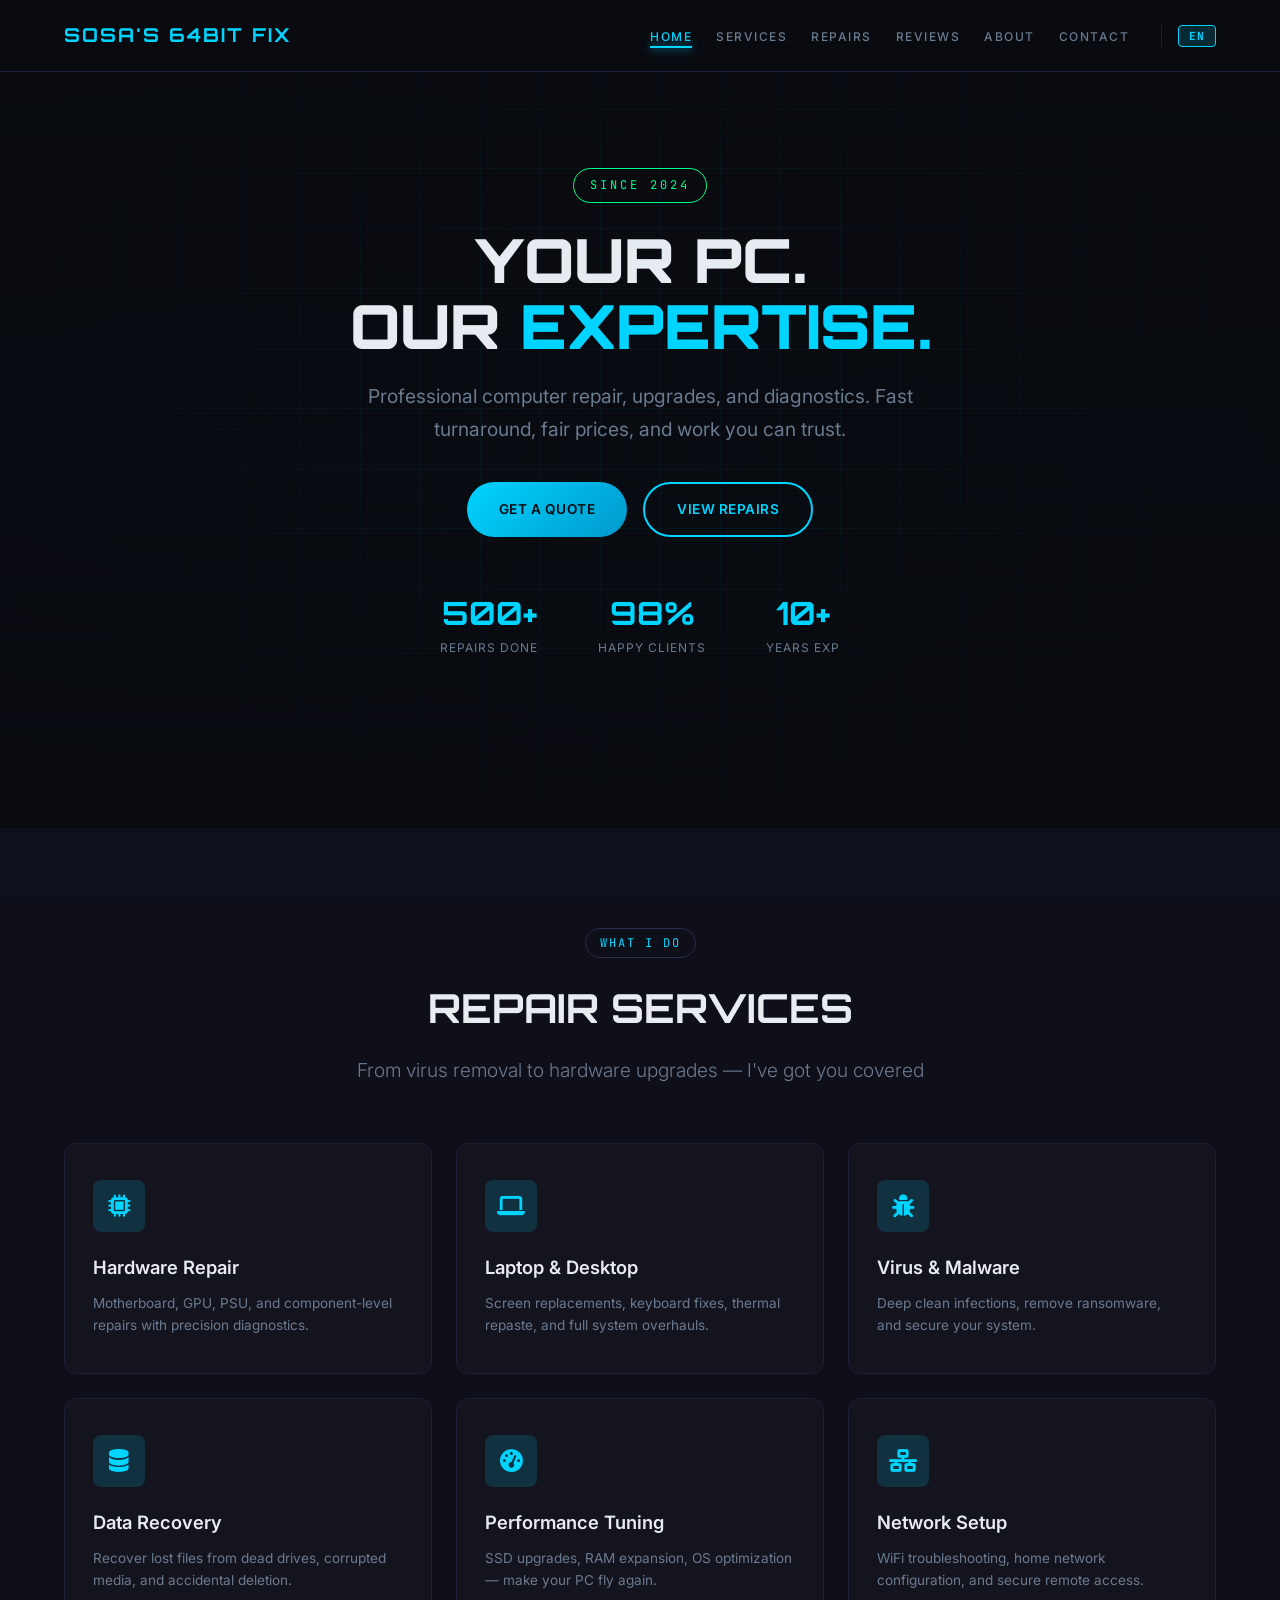
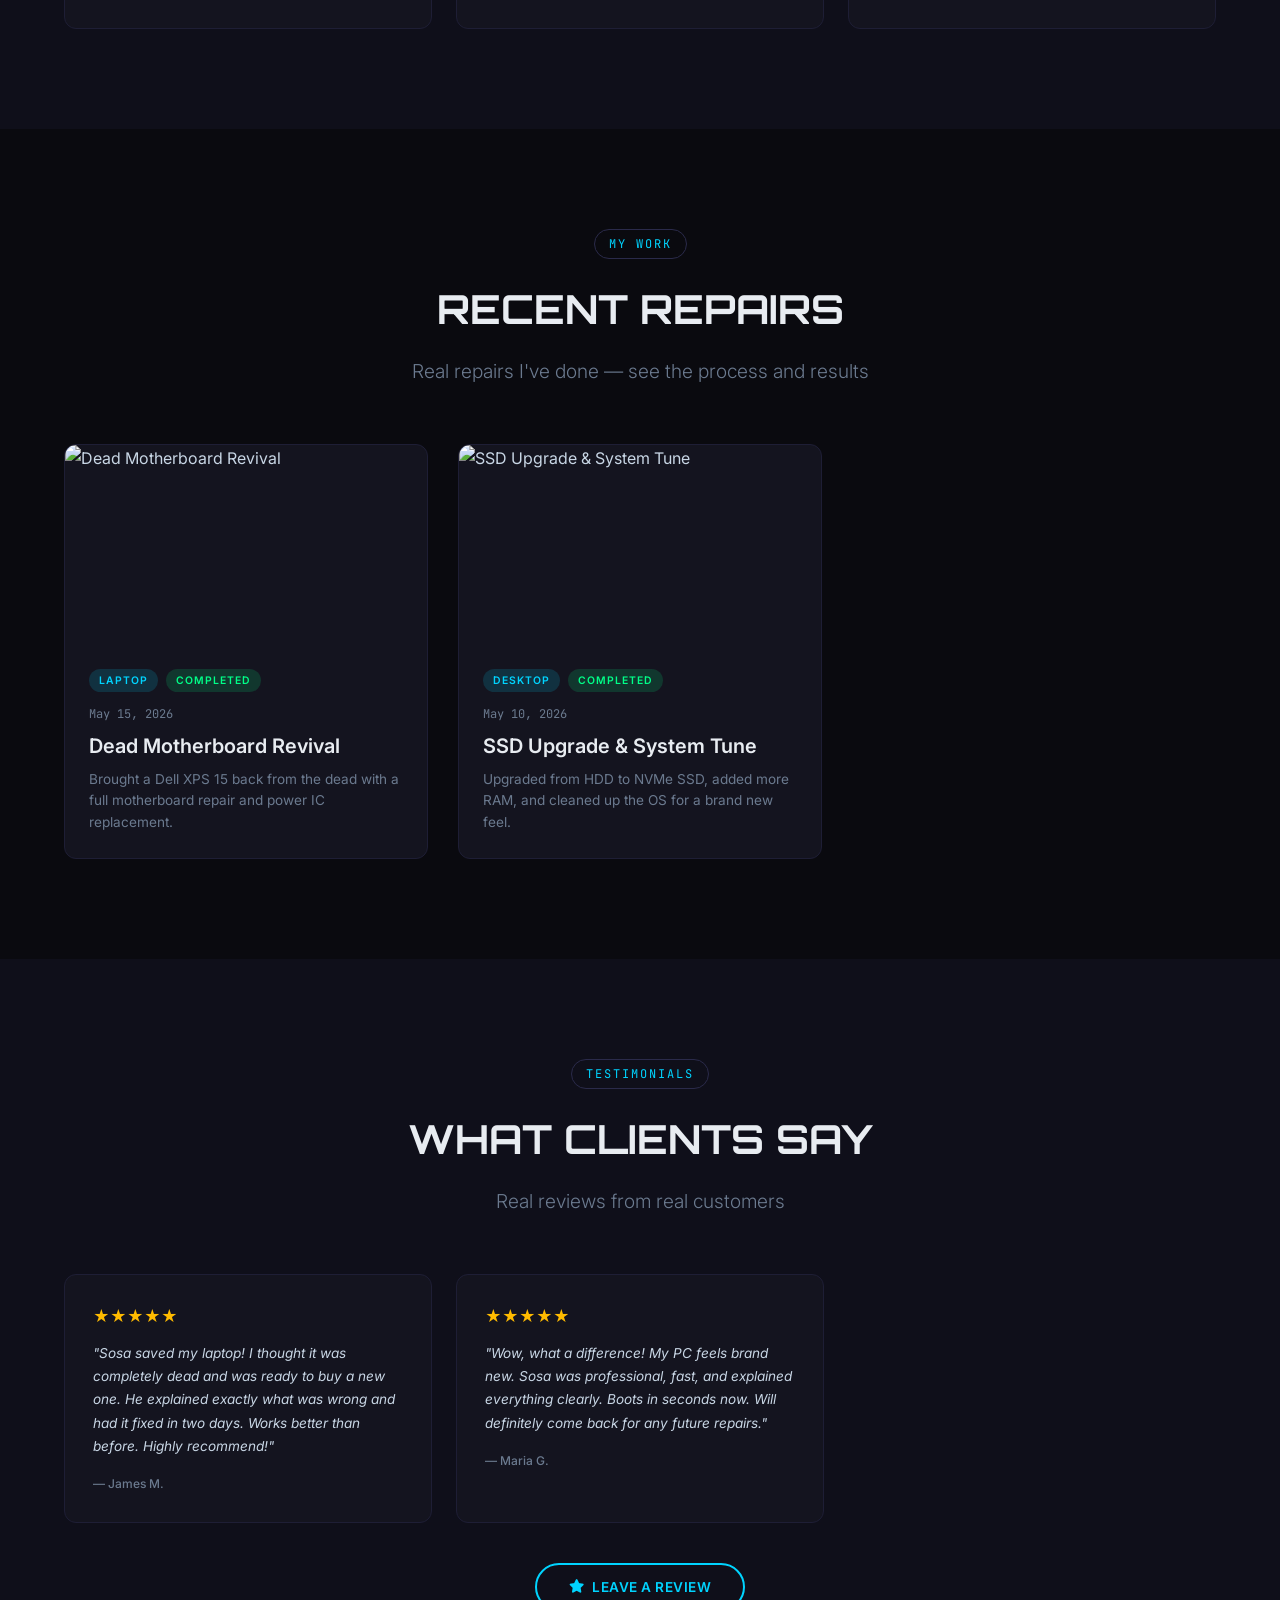
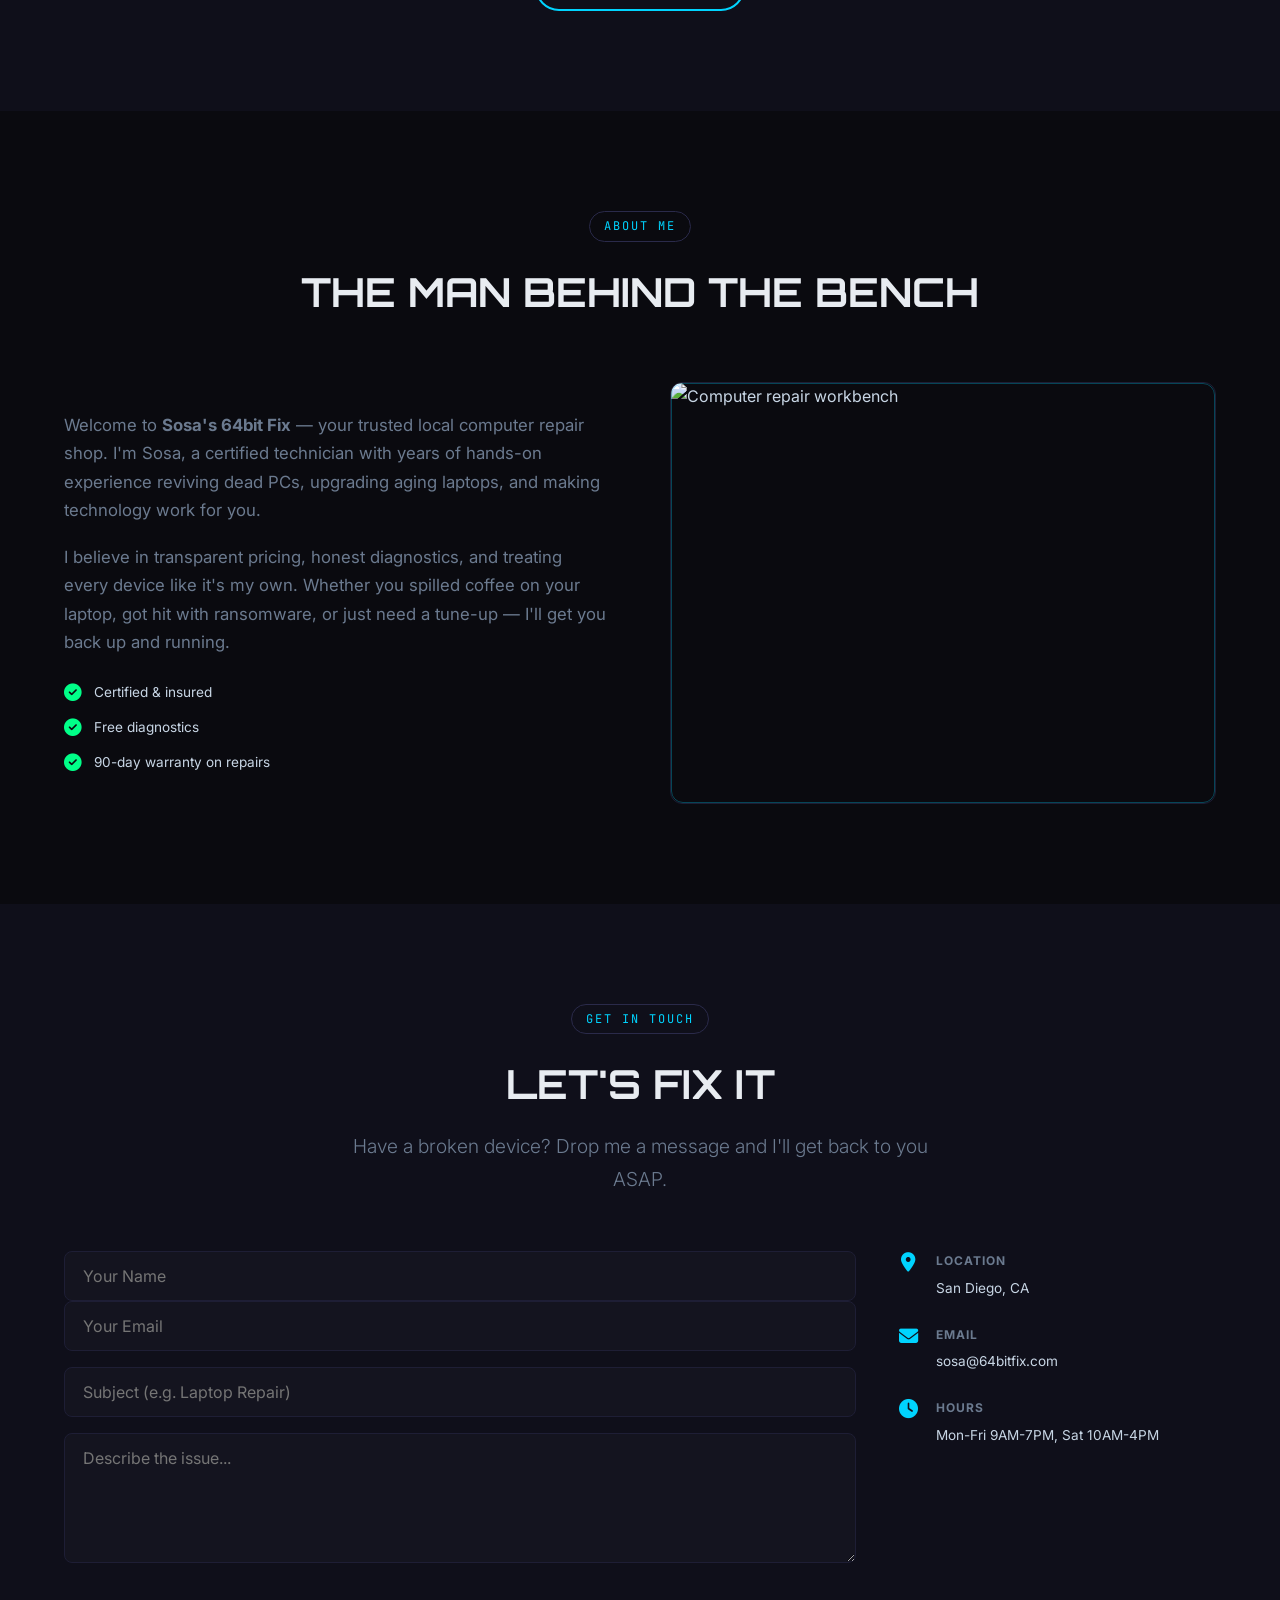
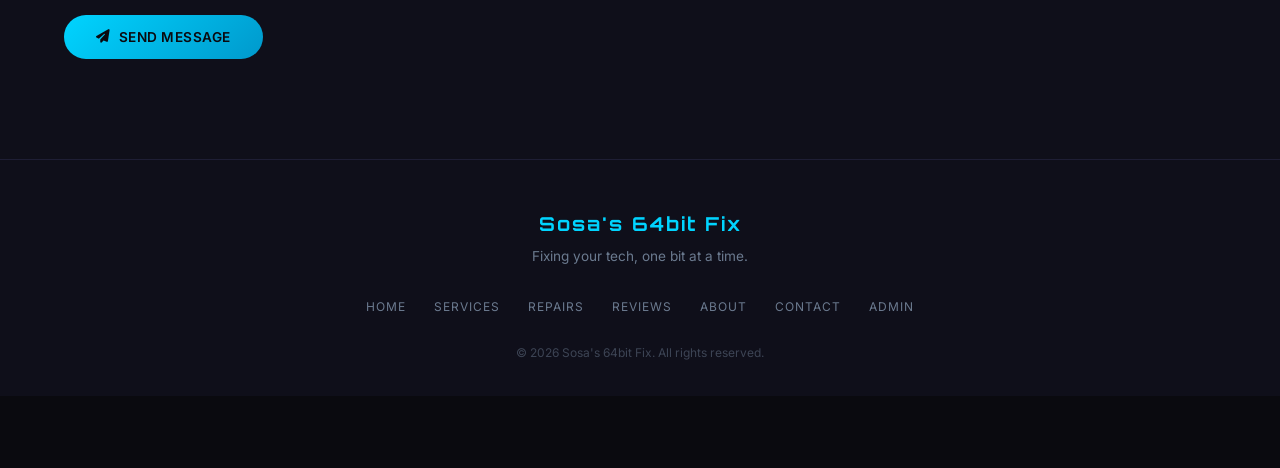
==== commit faa8669a: "Replace EN|ES buttons with single toggle button" ====
--- a/index.html
+++ b/index.html
@@ -30,9 +30,7 @@
           <li><a href="#about" class="nav-link" data-i18n="nav.about">About</a></li>
           <li><a href="#contact" class="nav-link" data-i18n="nav.contact">Contact</a></li>
           <li class="lang-switcher">
-            <button class="lang-btn active" data-lang="en">EN</button>
-            <span class="lang-sep">|</span>
-            <button class="lang-btn" data-lang="es">ES</button>
+            <button class="lang-btn" id="langToggle" data-lang="en">EN</button>
           </li>
         </ul>
       </nav>
--- a/css/style.css
+++ b/css/style.css
@@ -151,32 +151,26 @@
 .lang-switcher {
   display: flex;
   align-items: center;
-  gap: 4px;
   margin-left: 8px;
   padding-left: 16px;
   border-left: 1px solid var(--clr-border);
 }
-.lang-btn {
-  background: none;
-  border: none;
-  color: var(--clr-text-light);
+#langToggle {
+  background: var(--clr-primary-dim);
+  border: 1px solid var(--clr-primary);
+  color: var(--clr-primary);
   font-family: var(--ff-mono);
   font-size: 0.7rem;
-  font-weight: 600;
+  font-weight: 700;
   cursor: pointer;
-  padding: 2px 6px;
+  padding: 3px 10px;
   border-radius: 4px;
   transition: all 0.2s;
-  letter-spacing: 0.5px;
-}
-.lang-btn:hover { color: var(--clr-white); }
-.lang-btn.active {
-  color: var(--clr-primary);
-  background: var(--clr-primary-dim);
-}
-.lang-sep {
-  color: var(--clr-border-light);
-  font-size: 0.65rem;
+  letter-spacing: 1px;
+}
+#langToggle:hover {
+  background: var(--clr-primary);
+  color: var(--clr-bg);
 }
 .nav-link {
   font-size: var(--fs-tiny);
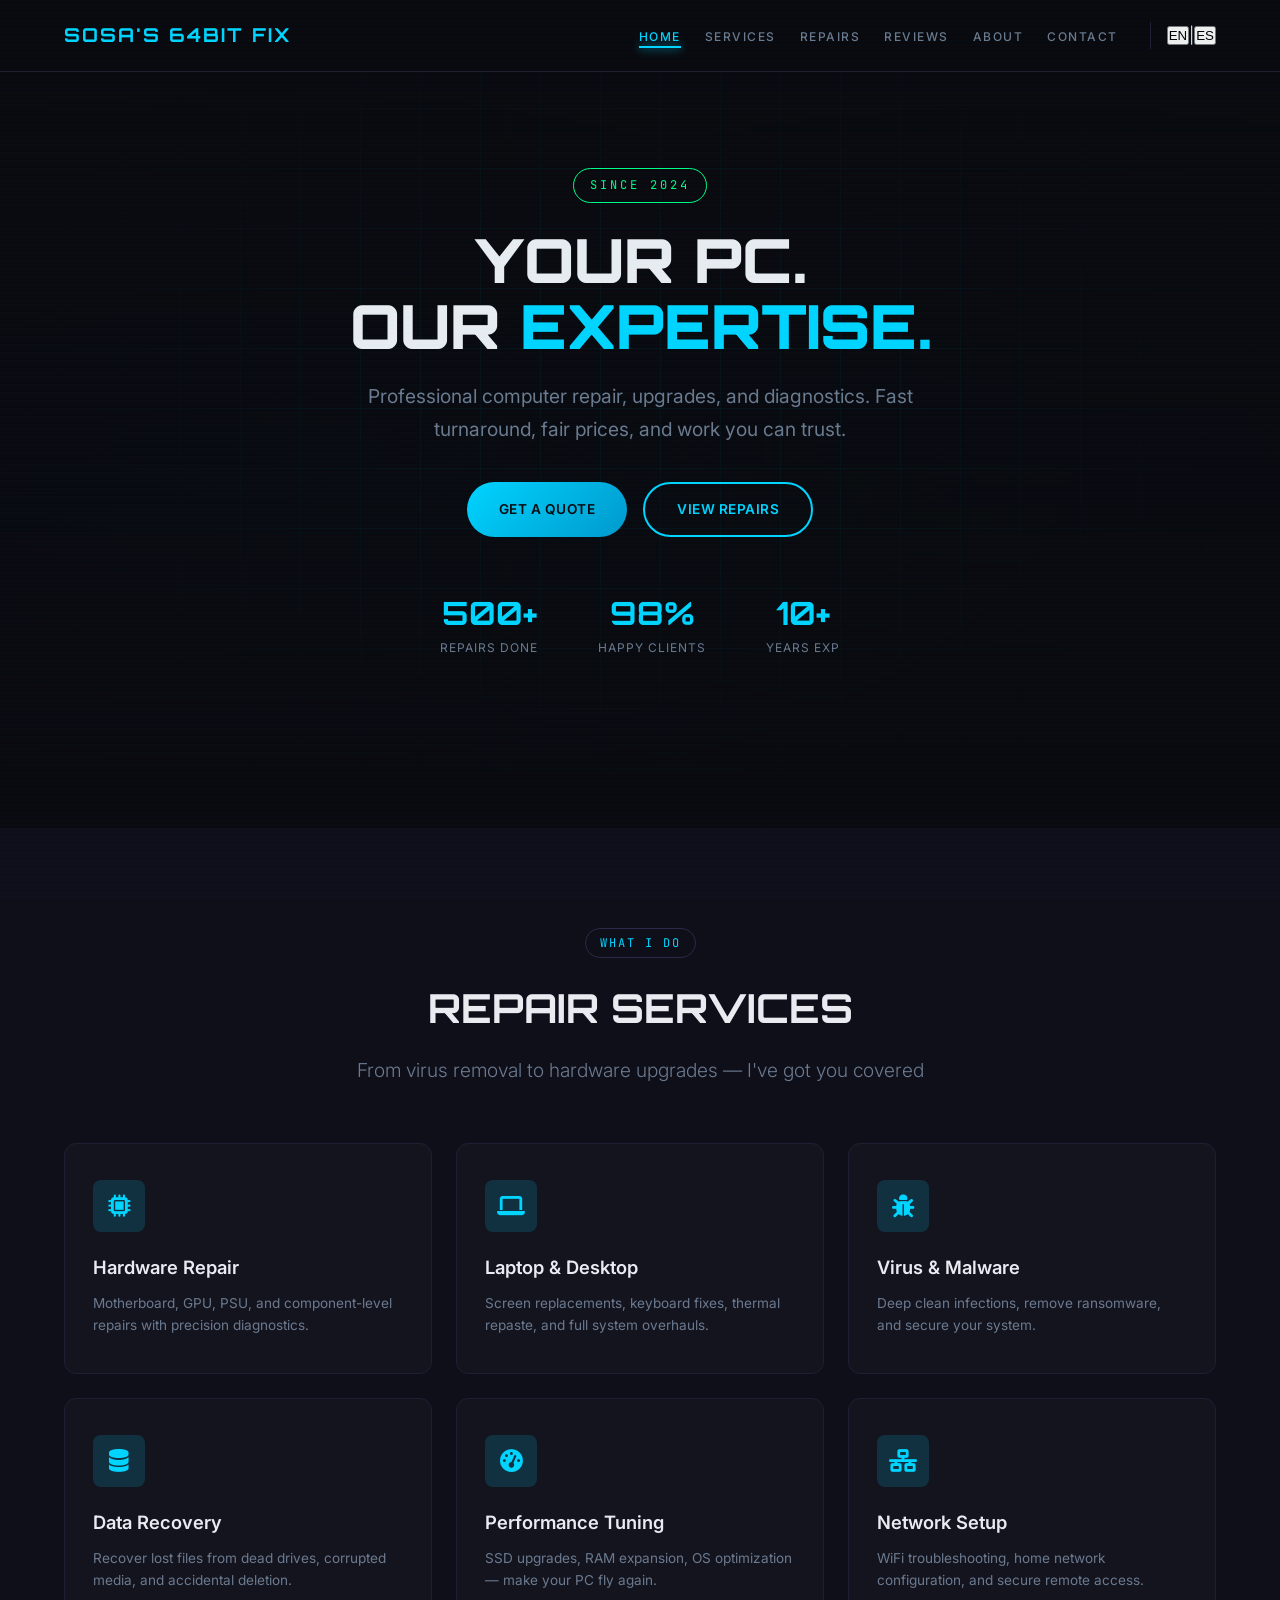
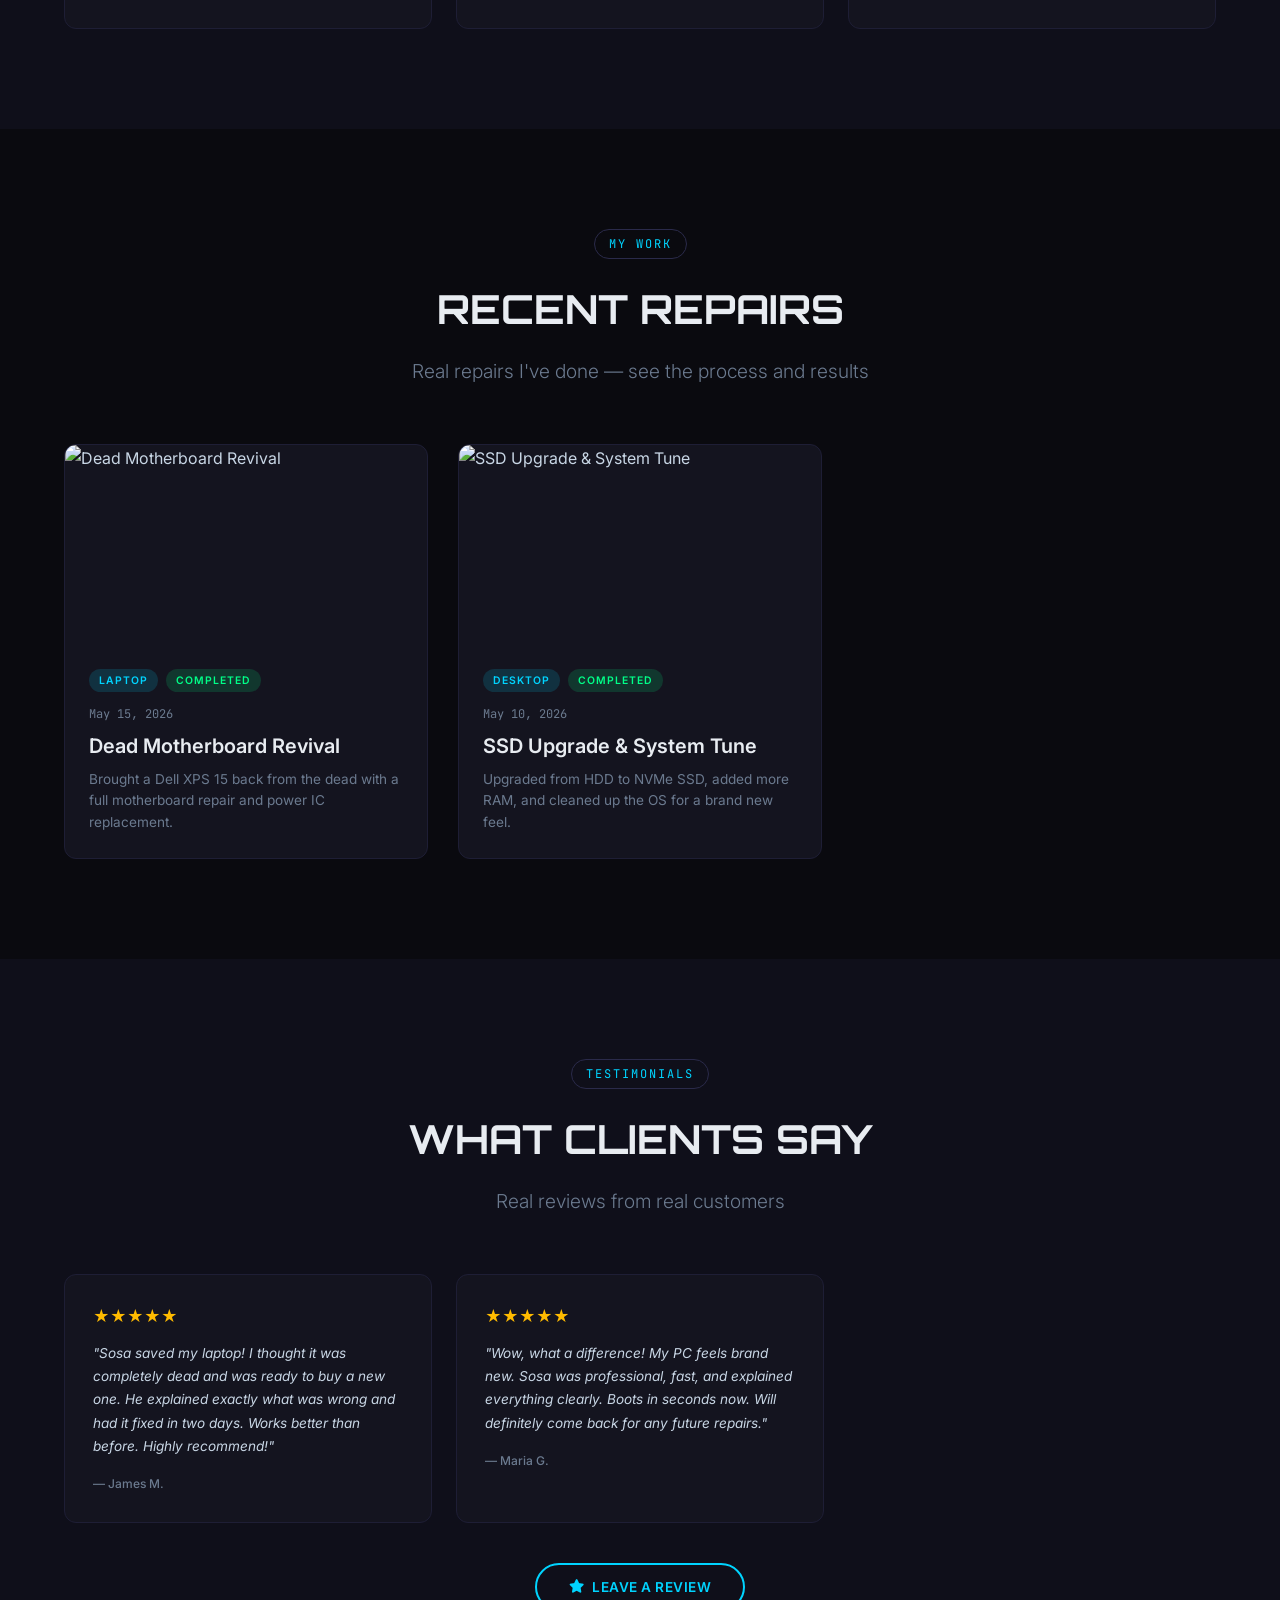
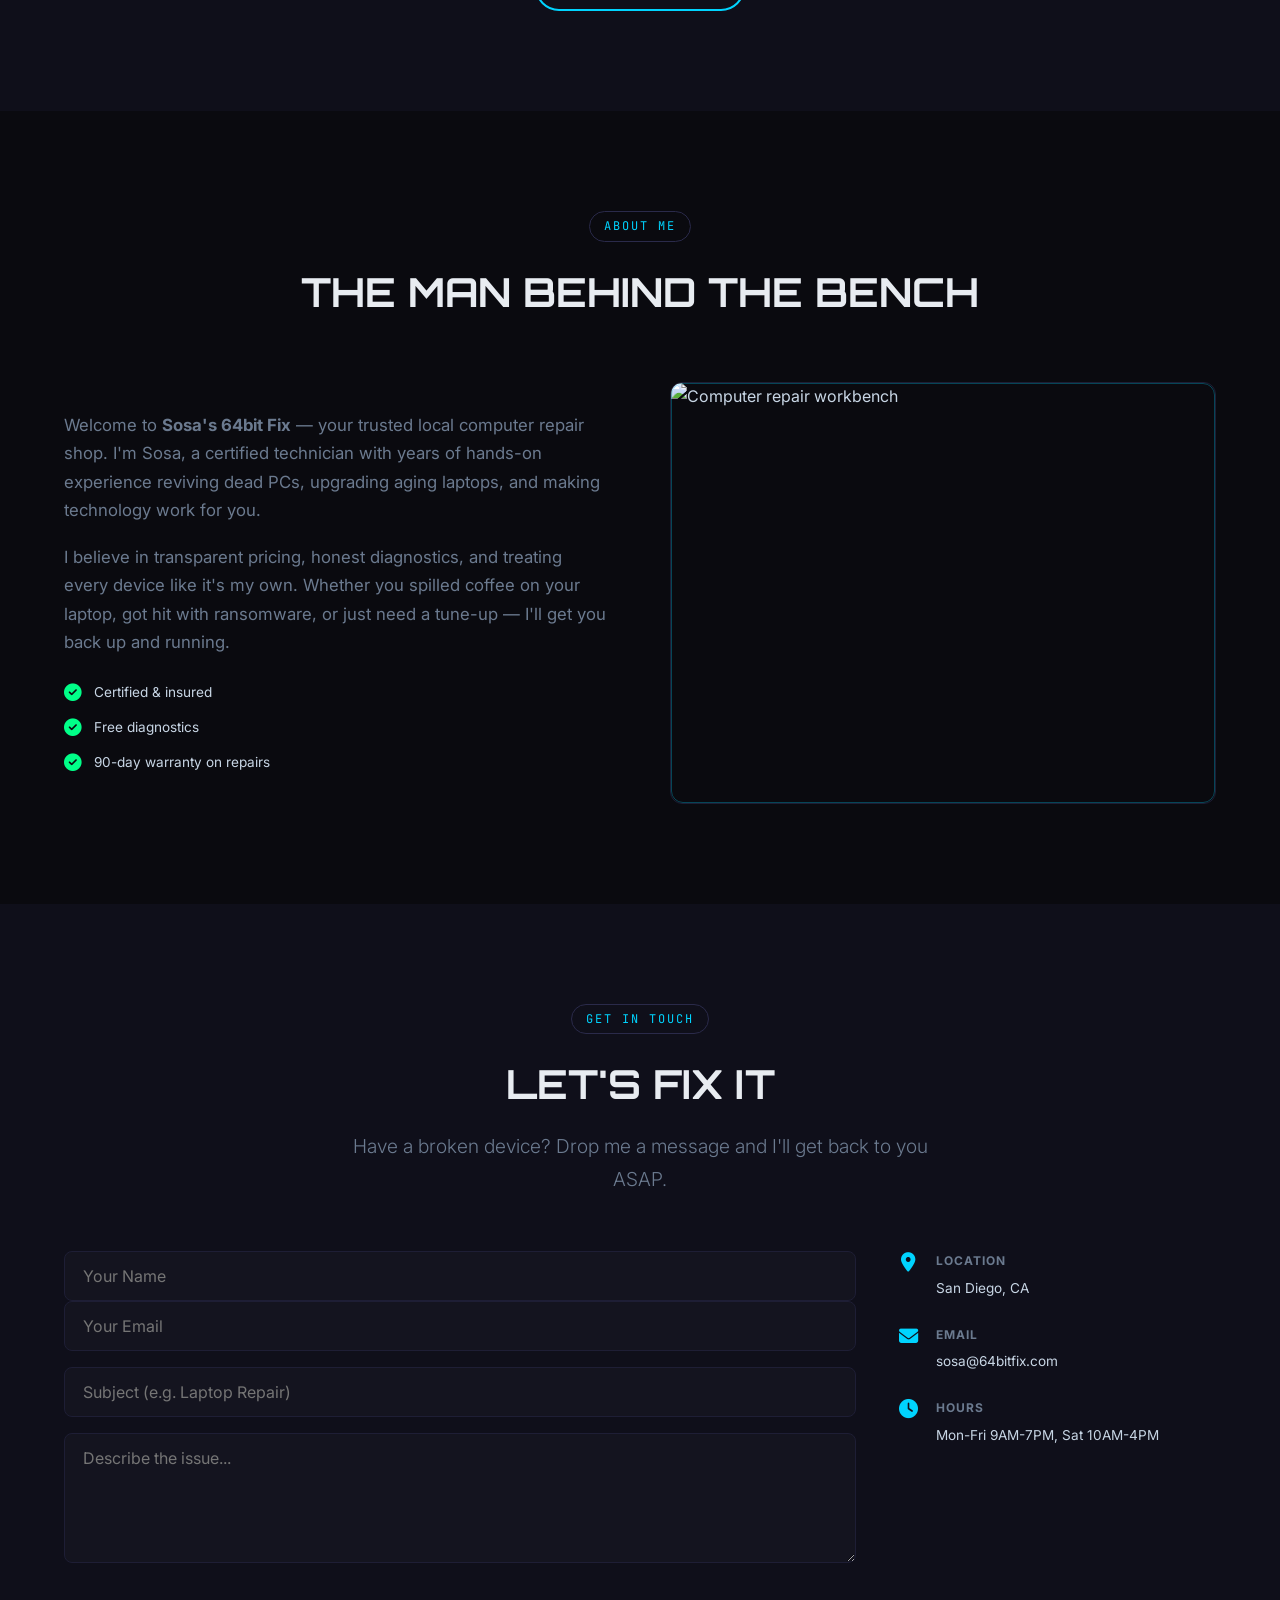
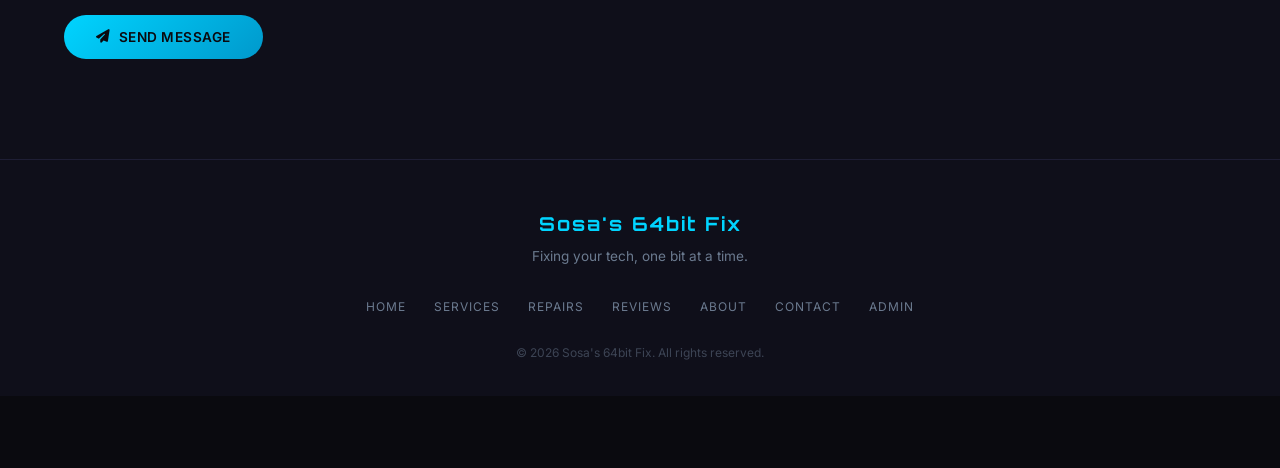
==== commit 6814c83f: "Remove preload crossorigin, add 5s safety timeout for body visibility" ====
--- a/index.html
+++ b/index.html
@@ -5,8 +5,6 @@
   <meta name="viewport" content="width=device-width, initial-scale=1.0">
   <title data-cfg="titleTag">Sosa's 64bit Fix — Computer Repair</title>
   <meta name="description" data-cfg="metaDescription" content="Expert computer repair services by Sosa's 64bit Fix. Fast, reliable, and affordable repairs for all your tech needs.">
-  <link rel="preload" href="lang/en.json" as="fetch" crossorigin>
-  <link rel="preload" href="lang/es.json" as="fetch" crossorigin>
   <link rel="preconnect" href="https://fonts.googleapis.com">
   <link rel="preconnect" href="https://fonts.gstatic.com" crossorigin>
   <link href="https://fonts.googleapis.com/css2?family=Orbitron:wght@400;600;700;900&family=Inter:wght@300;400;500;600;700&family=JetBrains+Mono:wght@400;500&display=swap" rel="stylesheet">
@@ -21,7 +19,7 @@
     <div class="container header-inner">
       <a href="#" class="logo" data-cfg="siteName">Sosa's 64bit Fix</a>
       <nav class="main-nav" id="mainNav">
-        <button class="nav-toggle" id="navToggle" aria-label="Menu" aria-expanded="false"><i class="fas fa-bars"></i></button>
+        <button class="nav-toggle" id="navToggle" data-i18n-aria="nav.menuLabel" aria-label="Menu" aria-expanded="false"><i class="fas fa-bars"></i></button>
         <ul class="nav-list">
           <li><a href="#home" class="nav-link active" data-i18n="nav.home">Home</a></li>
           <li><a href="#services" class="nav-link" data-i18n="nav.services">Services</a></li>
@@ -30,7 +28,9 @@
           <li><a href="#about" class="nav-link" data-i18n="nav.about">About</a></li>
           <li><a href="#contact" class="nav-link" data-i18n="nav.contact">Contact</a></li>
           <li class="lang-switcher">
-            <button class="lang-btn" id="langToggle" data-lang="en">EN</button>
+            <button class="lang-btn active" data-lang="en">EN</button>
+            <span class="lang-sep">|</span>
+            <button class="lang-btn" data-lang="es">ES</button>
           </li>
         </ul>
       </nav>
@@ -43,9 +43,9 @@
     <section class="hero" id="home">
       <div class="hero-grid-bg"></div>
       <div class="container hero-content">
-        <div class="hero-badge" data-cfg="hero.badge">SINCE 2024</div>
-        <h1 data-cfg="hero.title">Your PC.<br>Our <span class="highlight">Expertise.</span></h1>
-        <p data-cfg="hero.subtitle">Professional computer repair, upgrades, and diagnostics. Fast turnaround, fair prices, and work you can trust.</p>
+        <div class="hero-badge" data-cfg="hero.badge" data-i18n="hero.badge">SINCE 2024</div>
+        <h1 data-cfg="hero.title" data-i18n="hero.title">Your PC.<br>Our <span class="highlight">Expertise.</span></h1>
+        <p data-cfg="hero.subtitle" data-i18n="hero.subtitle">Professional computer repair, upgrades, and diagnostics. Fast turnaround, fair prices, and work you can trust.</p>
         <div class="hero-actions">
           <a href="#contact" class="btn btn-primary" data-i18n="hero.btnQuote">Get a Quote</a>
           <a href="#repairs" class="btn btn-outline" data-i18n="hero.btnRepairs">View Repairs</a>
@@ -72,8 +72,8 @@
       <div class="container">
         <div class="section-header">
           <span class="section-tag" data-i18n="services.tag">What I Do</span>
-          <h2 class="section-title" data-cfg="services.title">Repair Services</h2>
-          <p class="section-subtitle" data-cfg="services.subtitle">From virus removal to hardware upgrades — I've got you covered</p>
+          <h2 class="section-title" data-cfg="services.title" data-i18n="services.title">Repair Services</h2>
+          <p class="section-subtitle" data-cfg="services.subtitle" data-i18n="services.subtitle">From virus removal to hardware upgrades — I've got you covered</p>
         </div>
         <div class="services-grid">
           <div class="service-card">
@@ -115,8 +115,8 @@
       <div class="container">
         <div class="section-header">
           <span class="section-tag" data-i18n="repairs.tag">My Work</span>
-          <h2 class="section-title" data-cfg="repairs.title">Recent Repairs</h2>
-          <p class="section-subtitle" data-cfg="repairs.subtitle">Real repairs I've done — see the process and results</p>
+          <h2 class="section-title" data-cfg="repairs.title" data-i18n="repairs.title">Recent Repairs</h2>
+          <p class="section-subtitle" data-cfg="repairs.subtitle" data-i18n="repairs.subtitle">Real repairs I've done — see the process and results</p>
         </div>
         <div class="repairs-grid" id="repairsGrid">
         </div>
@@ -128,8 +128,8 @@
       <div class="container">
         <div class="section-header">
           <span class="section-tag" data-i18n="reviews.tag">Testimonials</span>
-          <h2 class="section-title" data-cfg="reviews.title">What Clients Say</h2>
-          <p class="section-subtitle" data-cfg="reviews.subtitle">Real reviews from real customers</p>
+          <h2 class="section-title" data-cfg="reviews.title" data-i18n="reviews.title">What Clients Say</h2>
+          <p class="section-subtitle" data-cfg="reviews.subtitle" data-i18n="reviews.subtitle">Real reviews from real customers</p>
         </div>
         <div class="reviews-grid" id="reviewsGrid">
         </div>
@@ -144,12 +144,12 @@
       <div class="container">
         <div class="section-header">
           <span class="section-tag" data-i18n="about.tag">About Me</span>
-          <h2 class="section-title" data-cfg="about.title">The Man Behind The Bench</h2>
+          <h2 class="section-title" data-cfg="about.title" data-i18n="about.title">The Man Behind The Bench</h2>
         </div>
         <div class="about-content">
           <div class="about-text">
-            <p data-cfg="about.paragraph1">Welcome to <strong>Sosa's 64bit Fix</strong> — your trusted local computer repair shop. I'm Sosa, a certified technician with years of hands-on experience reviving dead PCs, upgrading aging laptops, and making technology work for you.</p>
-            <p data-cfg="about.paragraph2">I believe in transparent pricing, honest diagnostics, and treating every device like it's my own. Whether you spilled coffee on your laptop, got hit with ransomware, or just need a tune-up — I'll get you back up and running.</p>
+            <p data-cfg="about.paragraph1" data-i18n="about.paragraph1">Welcome to <strong>Sosa's 64bit Fix</strong> — your trusted local computer repair shop. I'm Sosa, a certified technician with years of hands-on experience reviving dead PCs, upgrading aging laptops, and making technology work for you.</p>
+            <p data-cfg="about.paragraph2" data-i18n="about.paragraph2">I believe in transparent pricing, honest diagnostics, and treating every device like it's my own. Whether you spilled coffee on your laptop, got hit with ransomware, or just need a tune-up — I'll get you back up and running.</p>
             <div class="about-details">
               <div class="about-detail">
                 <i class="fas fa-check-circle"></i>
@@ -167,7 +167,7 @@
           </div>
           <div class="about-image">
             <div class="about-img-frame">
-              <img data-cfg-src="about.image" src="https://images.unsplash.com/photo-1597872200969-2b65d56bd16b?w=600&q=80" alt="Computer repair workbench">
+              <img data-cfg-src="about.image" src="https://images.unsplash.com/photo-1597872200969-2b65d56bd16b?w=600&q=80" data-i18n-alt="about.imageAlt" alt="Computer repair workbench">
             </div>
           </div>
         </div>
@@ -179,8 +179,8 @@
       <div class="container">
         <div class="section-header">
           <span class="section-tag" data-i18n="contact.tag">Get In Touch</span>
-          <h2 class="section-title" data-cfg="contact.title">Let's Fix It</h2>
-          <p class="section-subtitle" data-cfg="contact.subtitle">Have a broken device? Drop me a message and I'll get back to you ASAP.</p>
+          <h2 class="section-title" data-cfg="contact.title" data-i18n="contact.title">Let's Fix It</h2>
+          <p class="section-subtitle" data-cfg="contact.subtitle" data-i18n="contact.subtitle">Have a broken device? Drop me a message and I'll get back to you ASAP.</p>
         </div>
         <div class="contact-wrap">
           <form class="contact-form" id="contactForm">
@@ -198,21 +198,21 @@
               <i class="fas fa-map-marker-alt"></i>
               <div>
                 <strong data-i18n="contact.infoLocation">Location</strong>
-                <span data-cfg="contact.address">San Diego, CA</span>
+                <span data-cfg="contact.address" data-i18n="contact.address">San Diego, CA</span>
               </div>
             </div>
             <div class="contact-item">
               <i class="fas fa-envelope"></i>
               <div>
                 <strong data-i18n="contact.infoEmail">Email</strong>
-                <span data-cfg="contact.email">sosa@64bitfix.com</span>
+                <span data-cfg="contact.email" data-i18n="contact.email">sosa@64bitfix.com</span>
               </div>
             </div>
             <div class="contact-item">
               <i class="fas fa-clock"></i>
               <div>
                 <strong data-i18n="contact.infoHours">Hours</strong>
-                <span data-cfg="contact.hours">Mon-Fri 9AM-7PM, Sat 10AM-4PM</span>
+                <span data-cfg="contact.hours" data-i18n="contact.hours">Mon-Fri 9AM-7PM, Sat 10AM-4PM</span>
               </div>
             </div>
           </div>
@@ -226,18 +226,18 @@
     <div class="container footer-inner">
       <div class="footer-brand">
         <span class="footer-logo" data-cfg="siteName">Sosa's 64bit Fix</span>
-        <p class="footer-tagline" data-cfg="footer.tagline">Fixing your tech, one bit at a time.</p>
+        <p class="footer-tagline" data-cfg="footer.tagline" data-i18n="footer.tagline">Fixing your tech, one bit at a time.</p>
       </div>
       <ul class="footer-links">
-        <li><a href="#home">Home</a></li>
-        <li><a href="#services">Services</a></li>
-        <li><a href="#repairs">Repairs</a></li>
-        <li><a href="#reviews">Reviews</a></li>
-        <li><a href="#about">About</a></li>
-        <li><a href="#contact">Contact</a></li>
+        <li><a href="#home" data-i18n="footer.home">Home</a></li>
+        <li><a href="#services" data-i18n="footer.services">Services</a></li>
+        <li><a href="#repairs" data-i18n="footer.repairs">Repairs</a></li>
+        <li><a href="#reviews" data-i18n="footer.reviews">Reviews</a></li>
+        <li><a href="#about" data-i18n="footer.about">About</a></li>
+        <li><a href="#contact" data-i18n="footer.contact">Contact</a></li>
         <li><a href="admin.html" data-i18n="footer.admin">Admin</a></li>
       </ul>
-      <p class="footer-copy">&copy; 2026 Sosa's 64bit Fix. All rights reserved.</p>
+      <p class="footer-copy">&copy; 2026 Sosa's 64bit Fix. <span data-i18n="footer.copyright">All rights reserved.</span></p>
     </div>
   </footer>
 
@@ -257,7 +257,7 @@
         <form id="reviewForm">
           <label>
             <span data-i18n="review.name">Your Name</span>
-            <input type="text" id="reviewName" required>
+            <input type="text" id="reviewName" required data-i18n-placeholder="review.namePlaceholder" placeholder="Enter your name">
           </label>
           <label>
             <span data-i18n="review.serial">Device Serial Number</span>
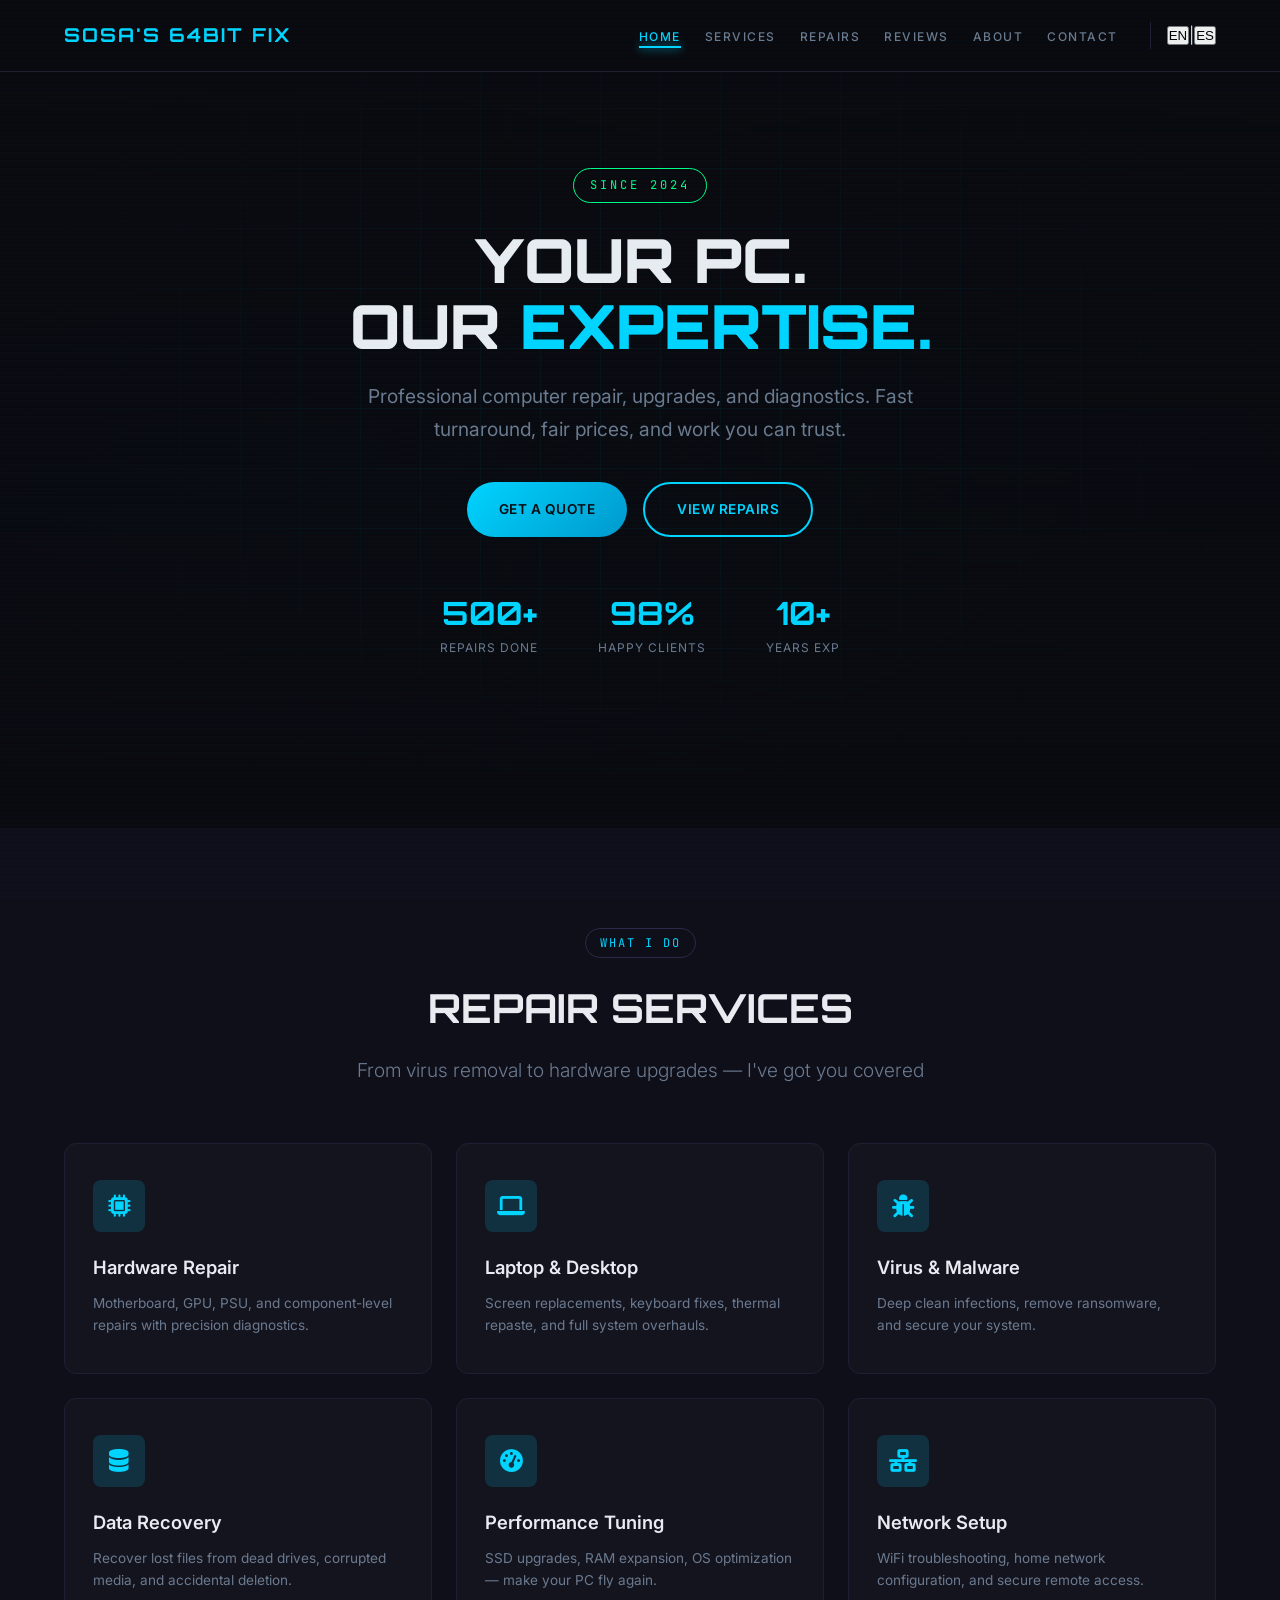
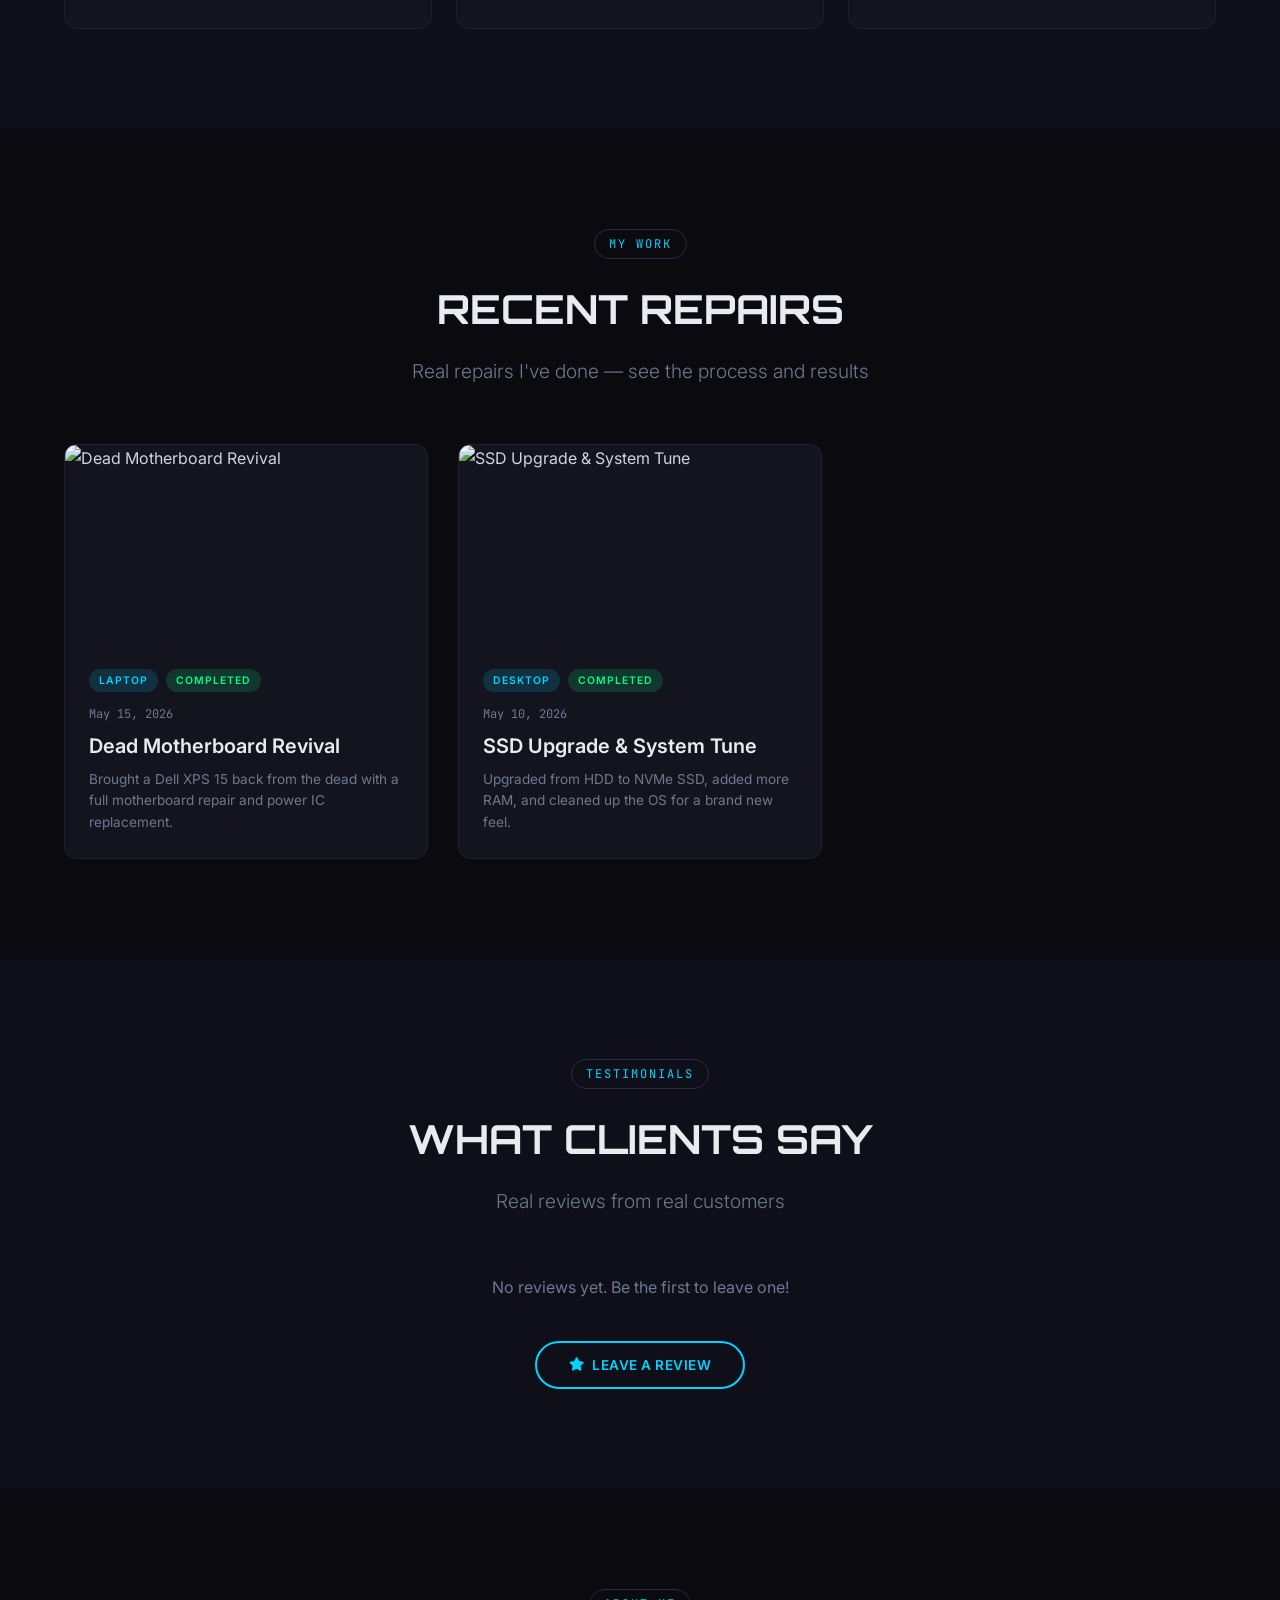
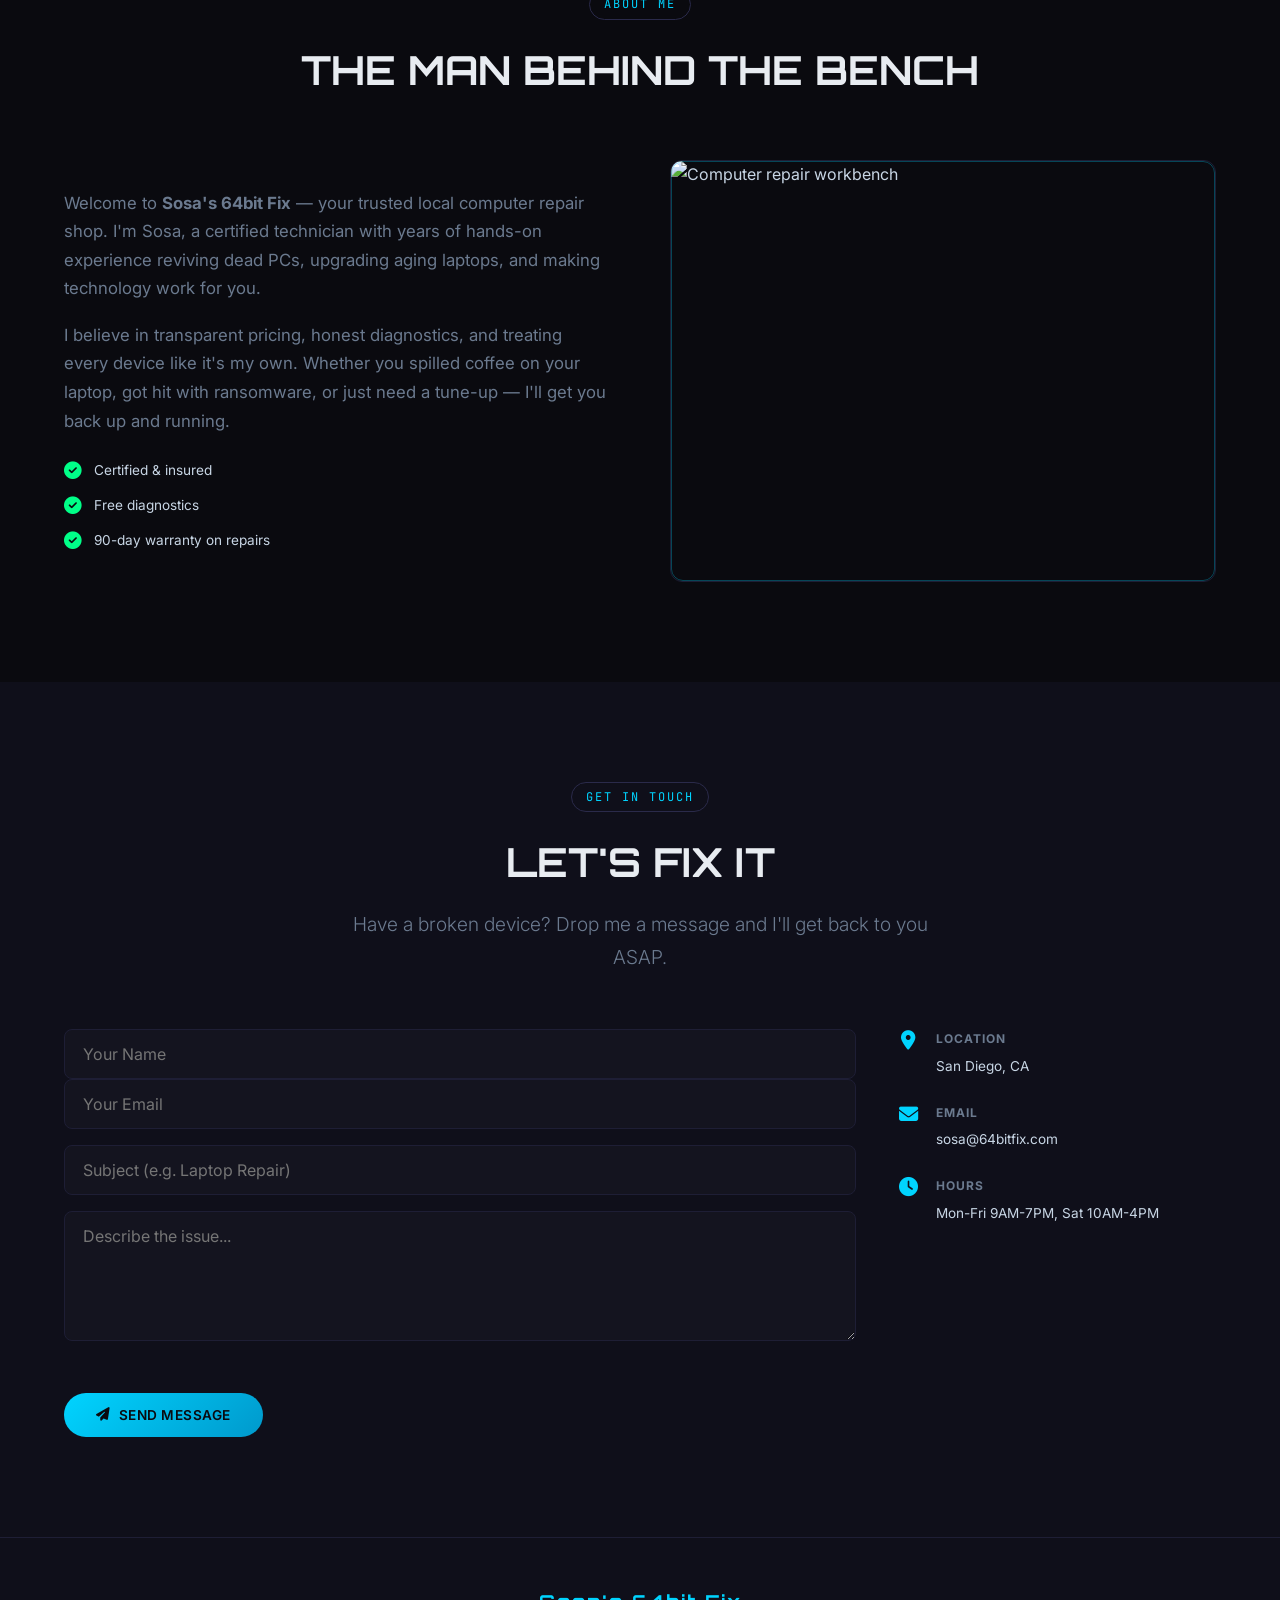
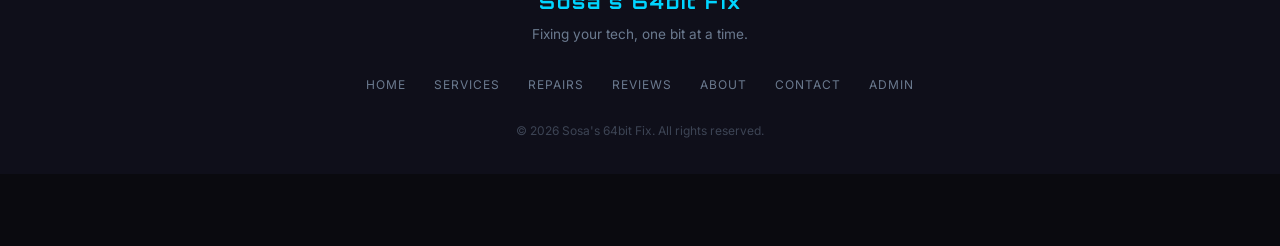
==== commit eb50ccb8: "Replace Supabase JS SDK with lightweight fetch-based REST helpers - removes broken UMD CDN, uses dir" ====
--- a/index.html
+++ b/index.html
@@ -285,6 +285,7 @@
     </div>
   </div>
 
+  <script src="js/supabase.js"></script>
   <script src="js/main.js"></script>
 </body>
 </html>
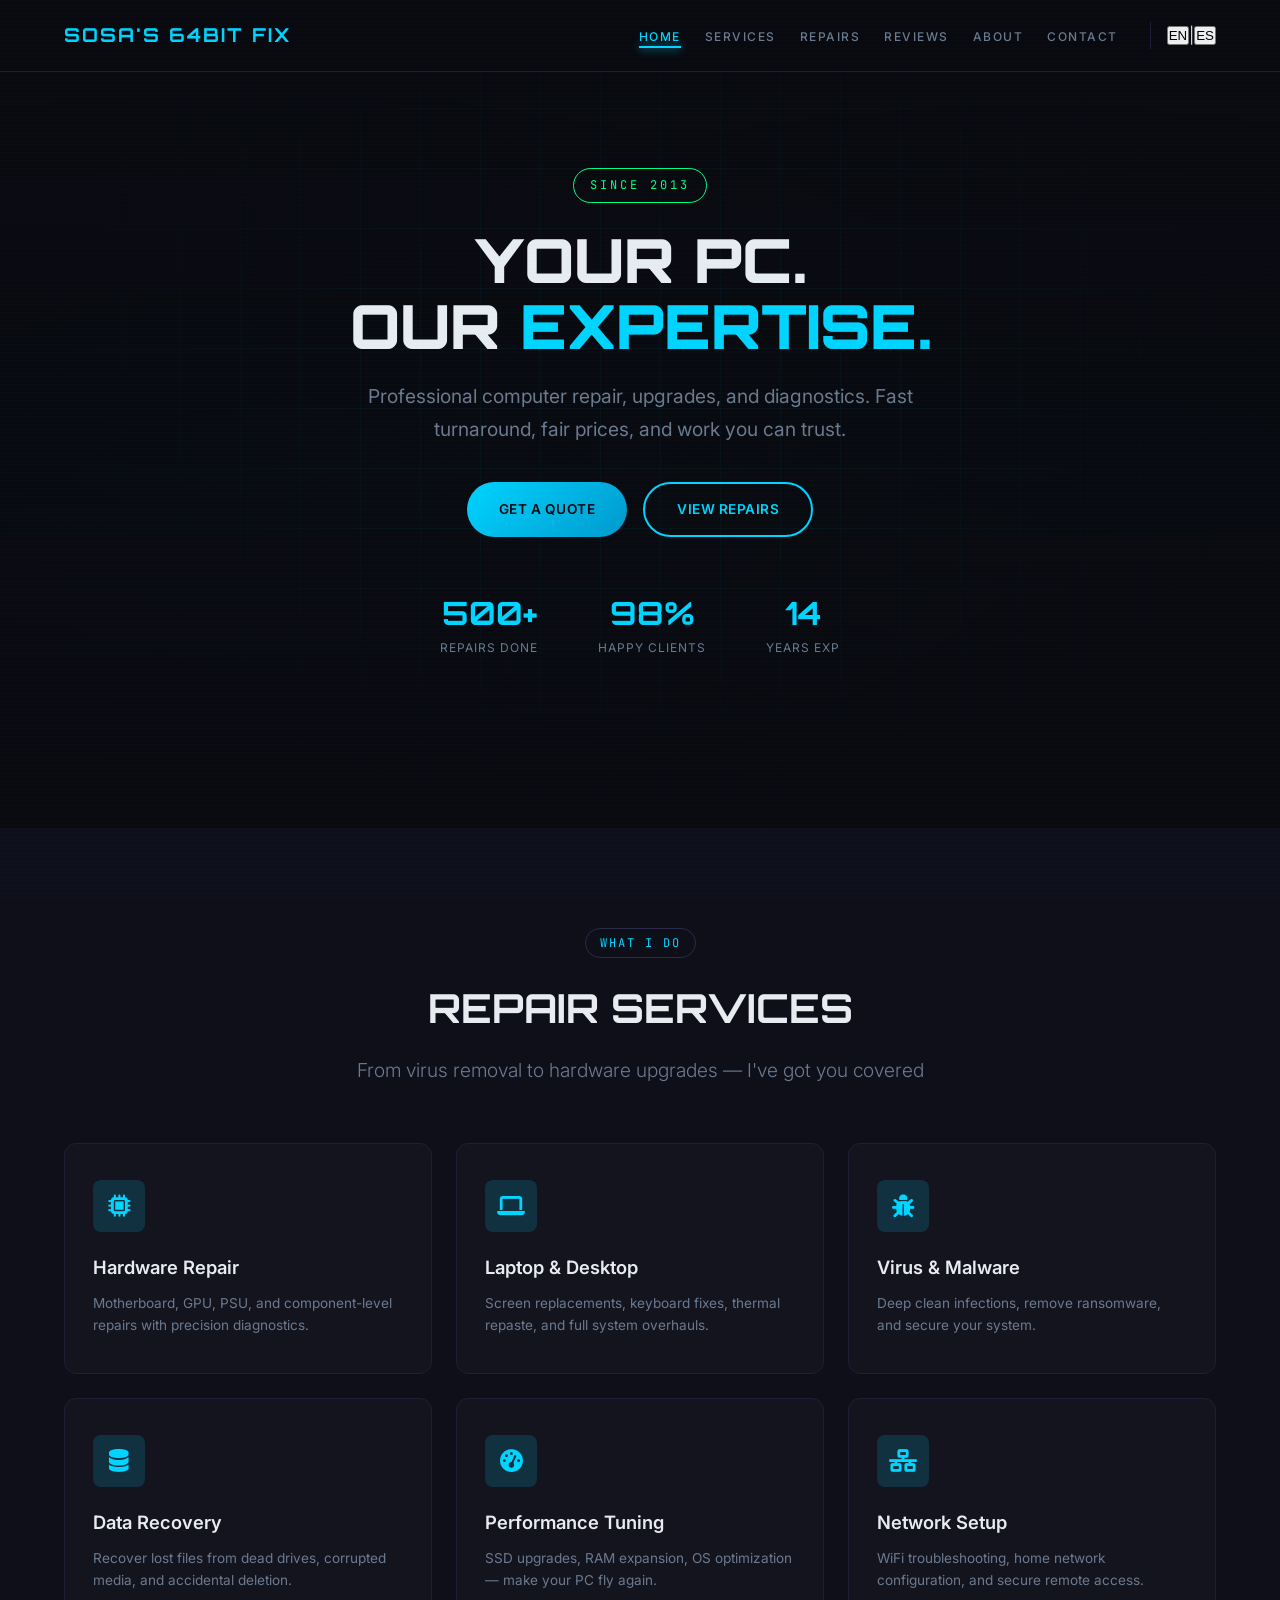
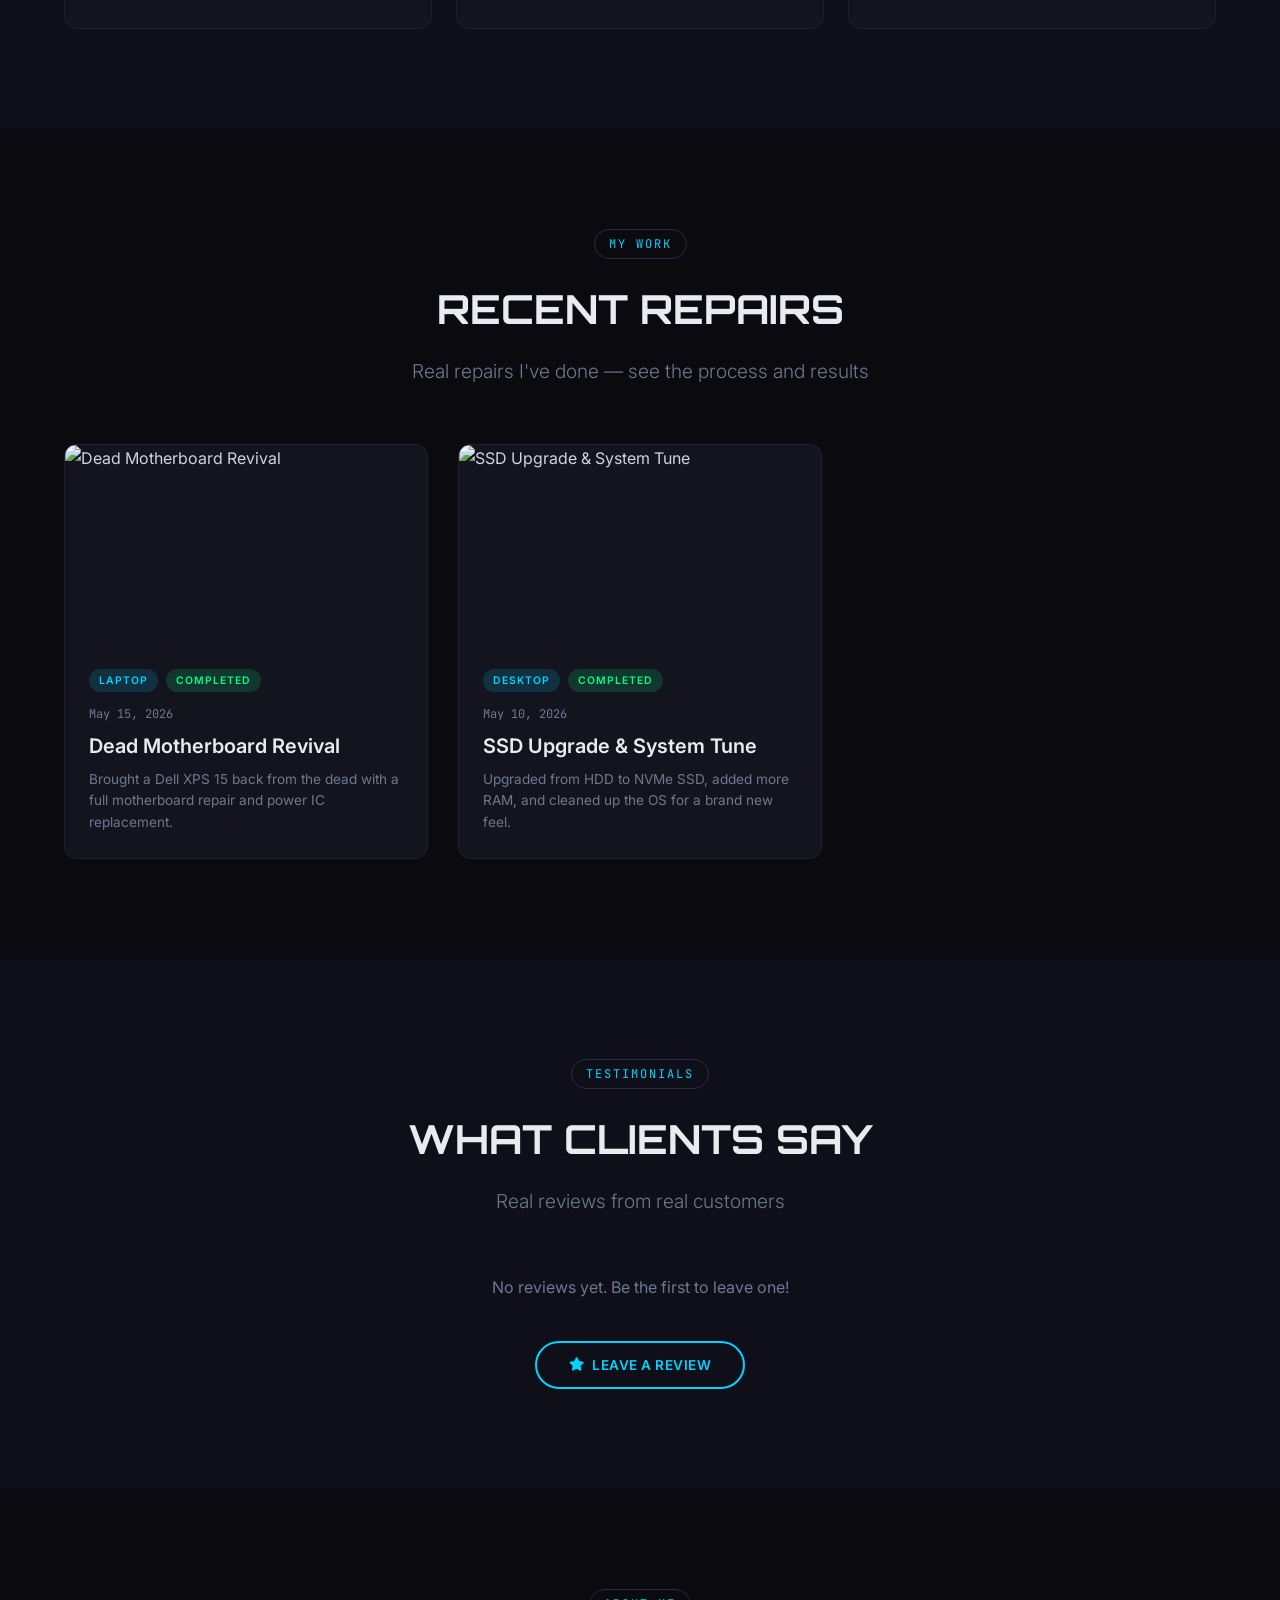
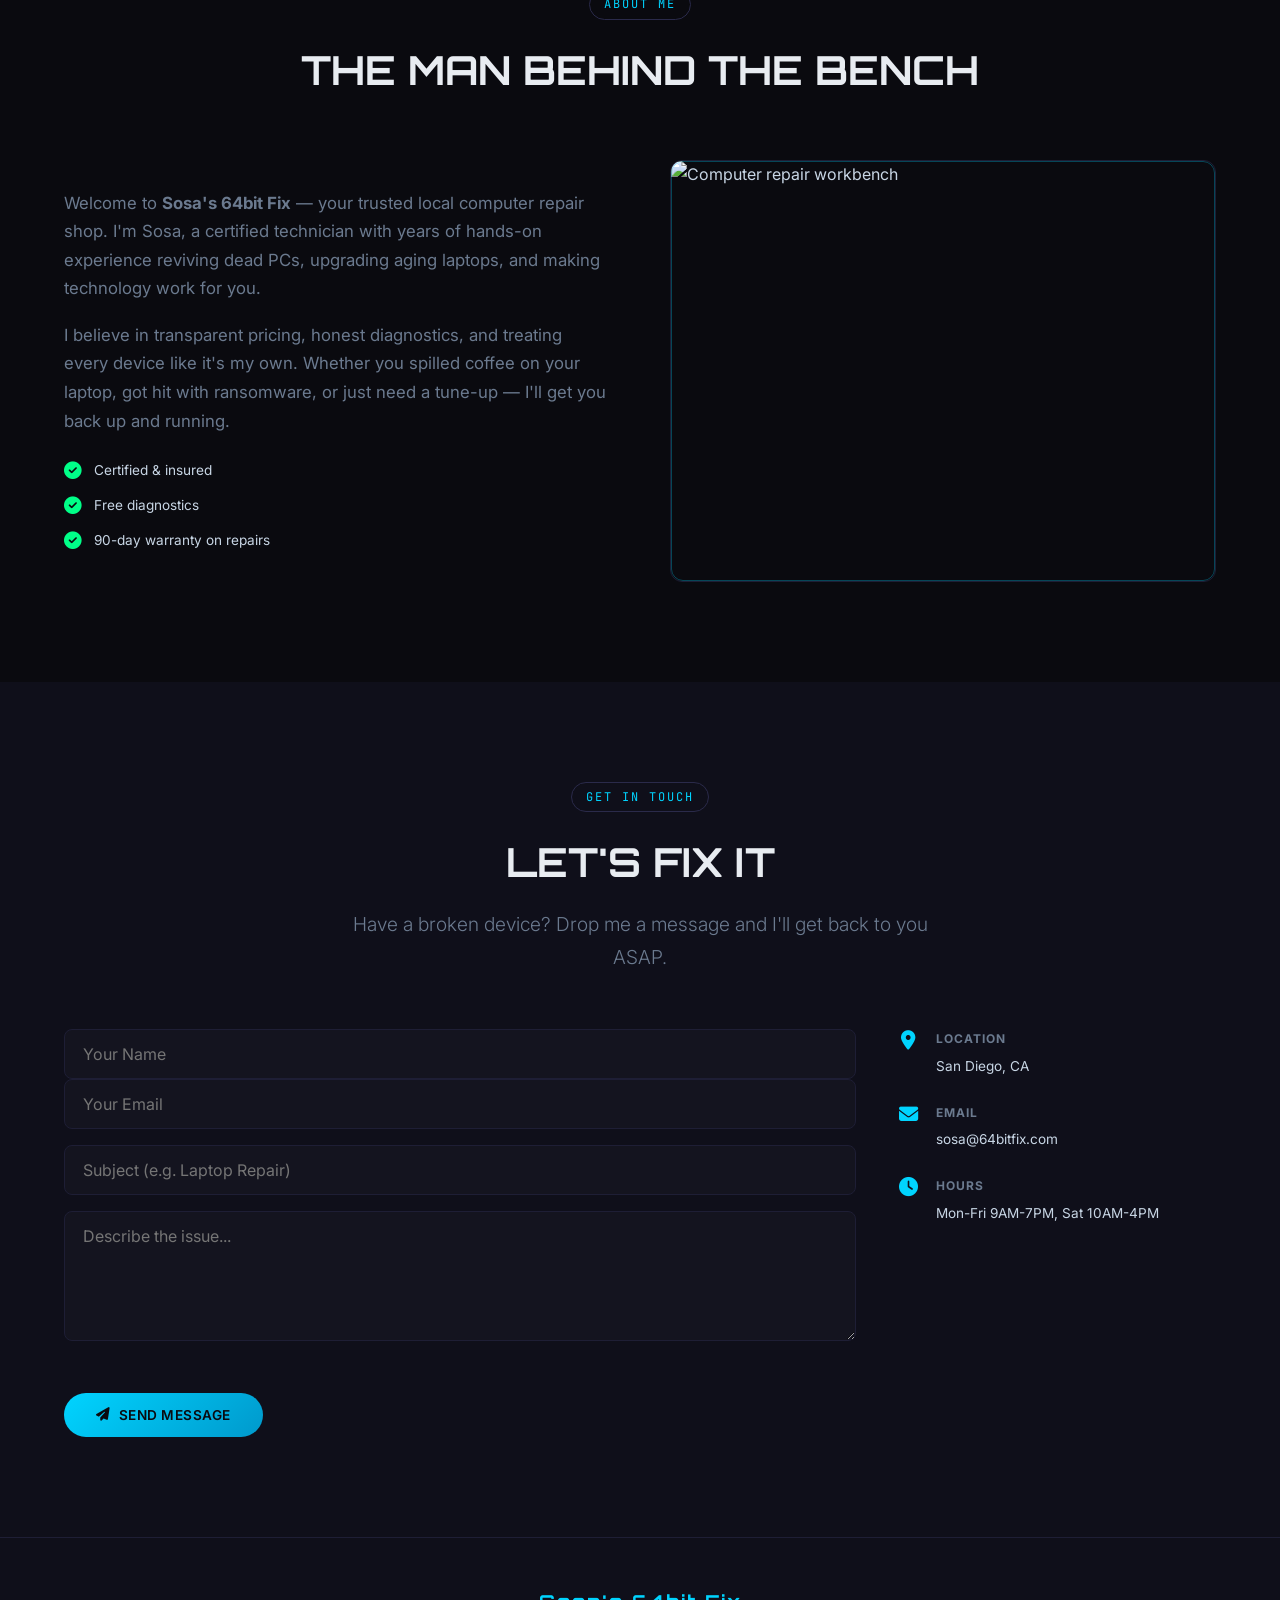
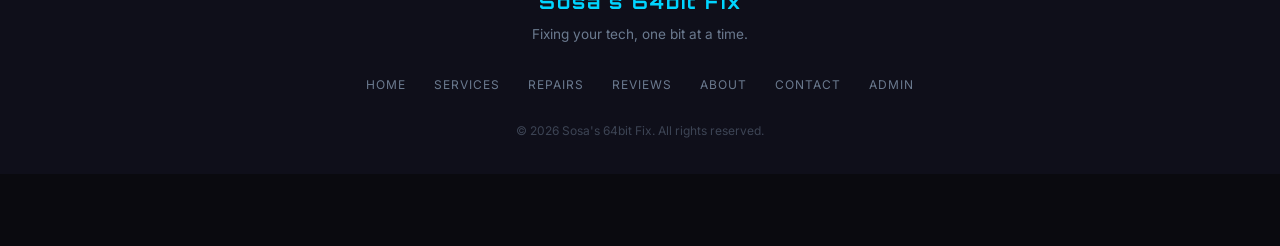
==== commit 1e184d98: "Fix hero badge config override by i18n; add footer-copyright to settings" ====
--- a/index.html
+++ b/index.html
@@ -43,7 +43,7 @@
     <section class="hero" id="home">
       <div class="hero-grid-bg"></div>
       <div class="container hero-content">
-        <div class="hero-badge" data-cfg="hero.badge" data-i18n="hero.badge">SINCE 2024</div>
+        <div class="hero-badge" data-cfg="hero.badge">SINCE 2024</div>
         <h1 data-cfg="hero.title" data-i18n="hero.title">Your PC.<br>Our <span class="highlight">Expertise.</span></h1>
         <p data-cfg="hero.subtitle" data-i18n="hero.subtitle">Professional computer repair, upgrades, and diagnostics. Fast turnaround, fair prices, and work you can trust.</p>
         <div class="hero-actions">
@@ -237,7 +237,7 @@
         <li><a href="#contact" data-i18n="footer.contact">Contact</a></li>
         <li><a href="admin.html" data-i18n="footer.admin">Admin</a></li>
       </ul>
-      <p class="footer-copy">&copy; 2026 Sosa's 64bit Fix. <span data-i18n="footer.copyright">All rights reserved.</span></p>
+      <p class="footer-copy" data-cfg="footer.copyright">&copy; 2026 Sosa's 64bit Fix. <span data-i18n="footer.copyright">All rights reserved.</span></p>
     </div>
   </footer>
 
@@ -285,7 +285,7 @@
     </div>
   </div>
 
-  <script src="js/supabase.js"></script>
-  <script src="js/main.js"></script>
+  <script src="js/supabase.js?v=2"></script>
+  <script src="js/main.js?v=2"></script>
 </body>
 </html>
